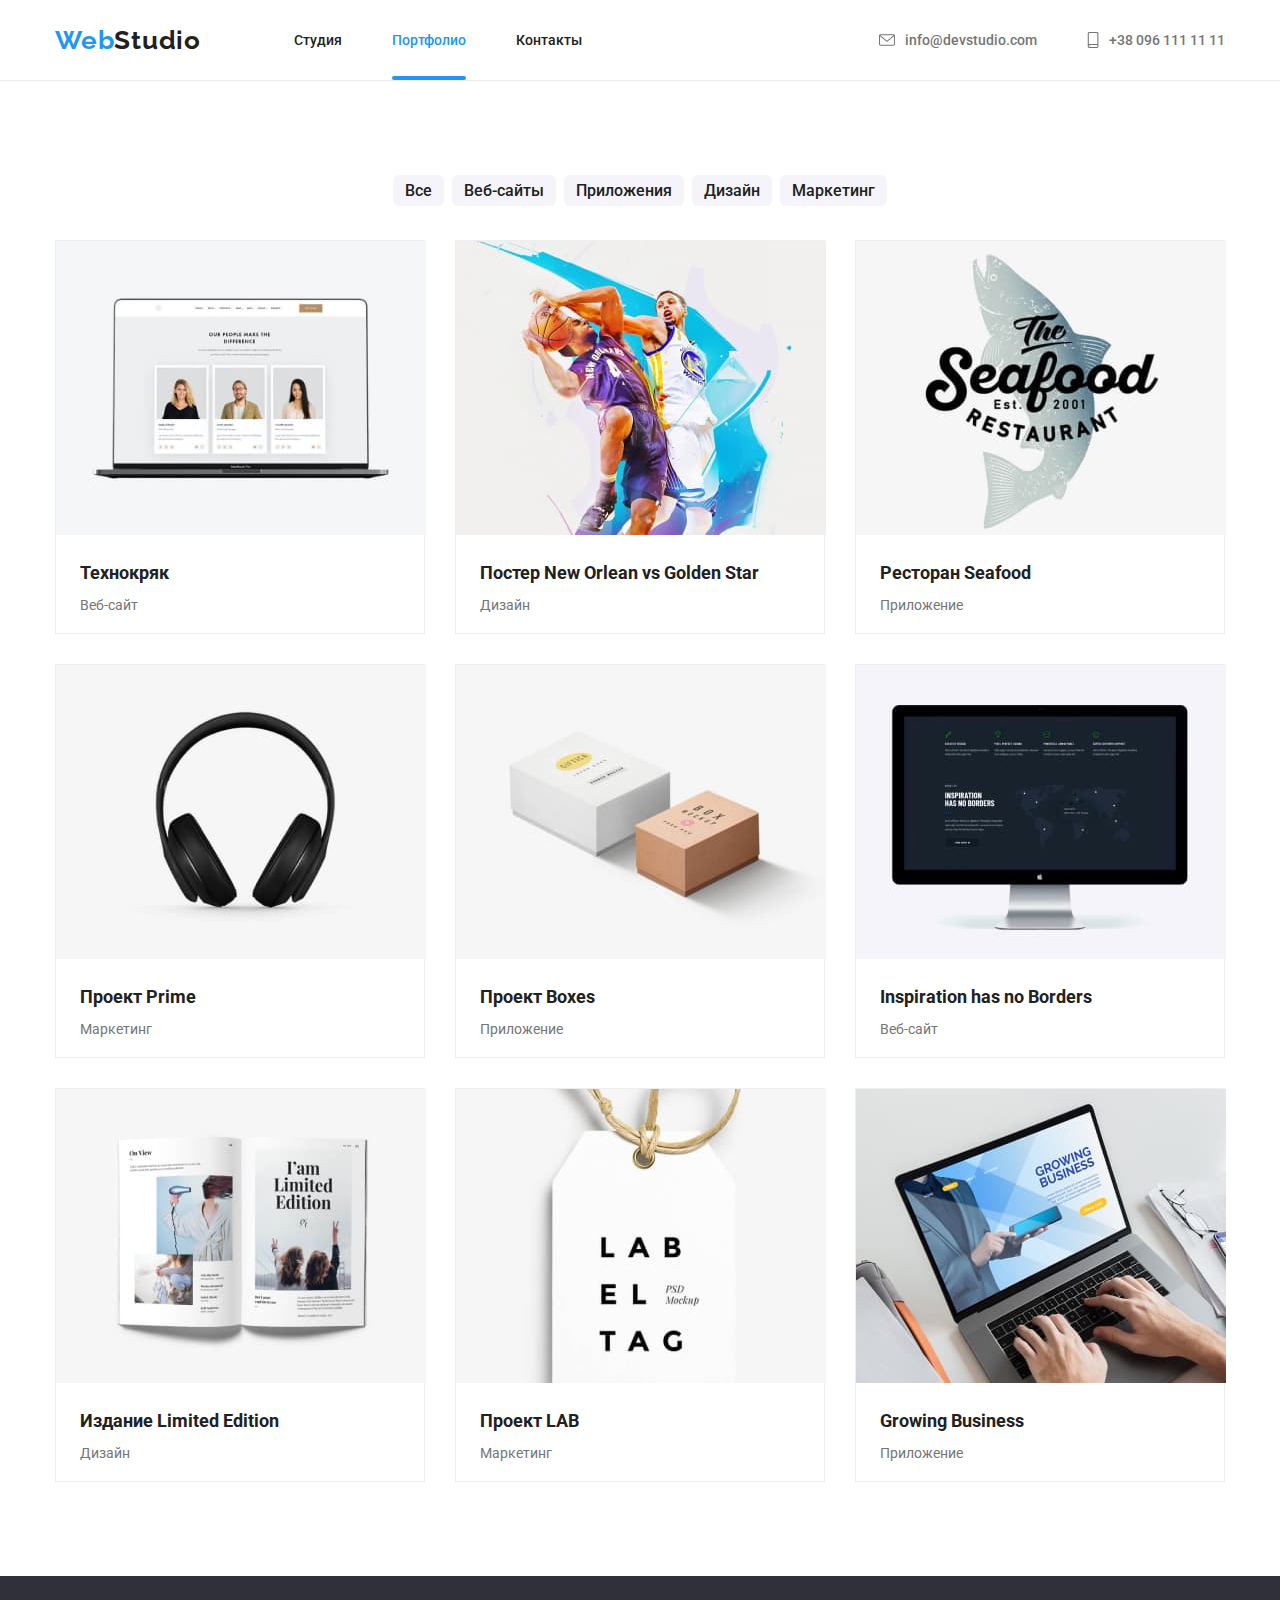
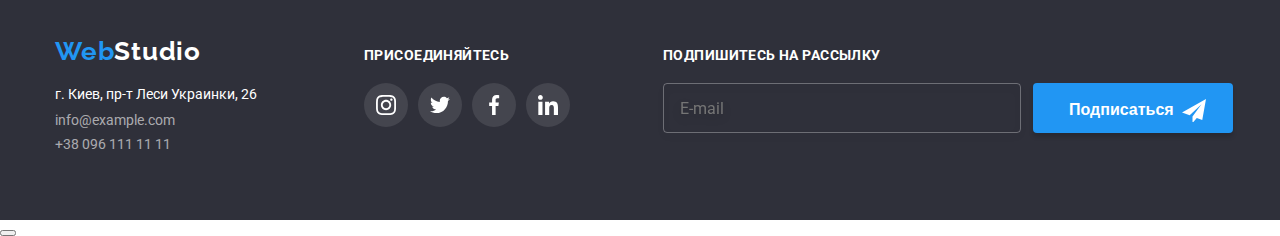
==== portfolio.html @ ff775baf "index" ====
<!DOCTYPE html>
<html lang="ru">
  <head>
    <meta charset="UTF-8" />
    <meta name="viewport" content="width=device-width, initial-scale=1.0" />
    <title>Portfolio</title>
    <link
      href="https://fonts.googleapis.com/css2?family=Raleway:wght@700&family=Roboto:wght@400;500;700;900&display=swap"
      rel="stylesheet"
    />
    <link rel="stylesheet" href="./css/portfolio.min.css" />
  </head>
  <body>
    <!-- Шапка сайта -->

    <header>
      <div class="container wrapper">
        <nav>
          <a href="./index.html" class="logo"><span>Web</span>Studio</a>
          <ul class="site-nav list">
            <li class="site-nav-item">
              <a href="./index.html" class="link">Студия</a>
            </li>
            <li class="site-nav-item">
              <a href="./portfolio.html" class="link current">Портфолио</a>
            </li>
            <li class="site-nav-item"><a href="" class="link">Контакты</a></li>
          </ul>
        </nav>

        <ul class="auth-nav list">
          <li>
            <a class="adress-link" href="mailto:info@devstudio.com">
              <svg width="16" height="12">
                <use href="./images/sprite1.svg#icon-imail"></use>
              </svg>
              info@devstudio.com</a
            >
          </li>

          <li>
            <a class="adress-link" href="tel:+380961111111"
              ><svg width="12" height="16">
                <use href="./images/sprite1.svg#icon-phone"></use>
              </svg>
              +38 096 111 11 11</a
            >
          </li>
        </ul>
      </div>
    </header>

    <!-- Main -->

    <main>
      <section class="portfolio section">
        <div class="container">
          <h1 hidden>Наши работы</h1>
          <ul class="filter">
            <li class="filter-list">
              <button class="btn" type="button">Все</button>
            </li>
            <li class="filter-list">
              <button class="btn" type="button">Веб-сайты</button>
            </li>
            <li class="filter-list">
              <button class="btn" type="button">Приложения</button>
            </li>
            <li class="filter-list">
              <button class="btn" type="button">Дизайн</button>
            </li>
            <li class="filter-list">
              <button class="btn" type="button">Маркетинг</button>
            </li>
          </ul>

          <ul class="work-list">
            <li class="work-list-item">
              <a class="work-link" href="">
                <div class="portfolio-overlay">
                  <div class="portfolio-card">
                    <img src="./images/img.jpg" alt="head-phones" />
                  </div>

                  <div class="overlay">
                    <p class="modal-text">
                      Технокряк это современная площадка распространения
                      коронавируса. Компании используют эту платформу для
                      цифрового шпионажа и атак на защищённые сервера
                      конкурентов.
                    </p>
                  </div>
                </div>

                <div class="portfolio-text">
                  <h2>Технокряк</h2>
                  <p>Веб-сайт</p>
                </div>
              </a>
            </li>

            <li class="work-list-item">
              <a class="work-link" href="">
                <div class="portfolio-overlay">
                  <div class="portfolio-card">
                    <img src="./images/img-2.jpg" alt="head-phones" />
                  </div>

                  <div class="overlay">
                    <p class="modal-text">
                      Технокряк это современная площадка распространения
                      коронавируса. Компании используют эту платформу для
                      цифрового шпионажа и атак на защищённые сервера
                      конкурентов.
                    </p>
                  </div>
                </div>

                <div class="portfolio-text">
                  <h2>Постер New Orlean vs Golden Star</h2>
                  <p>Дизайн</p>
                </div>
              </a>
            </li>

            <li class="work-list-item">
              <a class="work-link" href="">
                <div class="portfolio-overlay">
                  <div class="portfolio-card">
                    <img src="./images/img-3.jpg" alt="head-phones" />
                  </div>

                  <div class="overlay">
                    <p class="modal-text">
                      Технокряк это современная площадка распространения
                      коронавируса. Компании используют эту платформу для
                      цифрового шпионажа и атак на защищённые сервера
                      конкурентов.
                    </p>
                  </div>
                </div>

                <div class="portfolio-text">
                  <h2>Ресторан Seafood</h2>
                  <p>Приложение</p>
                </div>
              </a>
            </li>

            <li class="work-list-item">
              <a class="work-link" href="">
                <div class="portfolio-overlay">
                  <div class="portfolio-card">
                    <img src="./images/img-4.jpg" alt="head-phones" />
                  </div>

                  <div class="overlay">
                    <p class="modal-text">
                      Технокряк это современная площадка распространения
                      коронавируса. Компании используют эту платформу для
                      цифрового шпионажа и атак на защищённые сервера
                      конкурентов.
                    </p>
                  </div>
                </div>

                <div class="portfolio-text">
                  <h2>Проект Prime</h2>
                  <p>Маркетинг</p>
                </div>
              </a>
            </li>

            <li class="work-list-item">
              <a class="work-link" href="">
                <div class="portfolio-overlay">
                  <div class="portfolio-card">
                    <img src="./images/img-5.jpg" alt="head-phones" />
                  </div>

                  <div class="overlay">
                    <p class="modal-text">
                      Технокряк это современная площадка распространения
                      коронавируса. Компании используют эту платформу для
                      цифрового шпионажа и атак на защищённые сервера
                      конкурентов.
                    </p>
                  </div>
                </div>

                <div class="portfolio-text">
                  <h2>Проект Boxes</h2>
                  <p>Приложение</p>
                </div>
              </a>
            </li>

            <li class="work-list-item">
              <a class="work-link" href="">
                <div class="portfolio-overlay">
                  <div class="portfolio-card">
                    <img src="./images/img-6.jpg" alt="head-phones" />
                  </div>

                  <div class="overlay">
                    <p class="modal-text">
                      Технокряк это современная площадка распространения
                      коронавируса. Компании используют эту платформу для
                      цифрового шпионажа и атак на защищённые сервера
                      конкурентов.
                    </p>
                  </div>
                </div>

                <div class="portfolio-text">
                  <h2>Inspiration has no Borders</h2>
                  <p>Веб-сайт</p>
                </div>
              </a>
            </li>

            <li class="work-list-item">
              <a class="work-link" href="">
                <div class="portfolio-overlay">
                  <div class="portfolio-card">
                    <img src="./images/img-7.jpg" alt="head-phones" />
                  </div>

                  <div class="overlay">
                    <p class="modal-text">
                      Технокряк это современная площадка распространения
                      коронавируса. Компании используют эту платформу для
                      цифрового шпионажа и атак на защищённые сервера
                      конкурентов.
                    </p>
                  </div>
                </div>

                <div class="portfolio-text">
                  <h2>Издание Limited Edition</h2>
                  <p>Дизайн</p>
                </div>
              </a>
            </li>

            <li class="work-list-item">
              <a class="work-link" href="">
                <div class="portfolio-overlay">
                  <div class="portfolio-card">
                    <img src="./images/img-8.jpg" alt="head-phones" />
                  </div>

                  <div class="overlay">
                    <p class="modal-text">
                      Технокряк это современная площадка распространения
                      коронавируса. Компании используют эту платформу для
                      цифрового шпионажа и атак на защищённые сервера
                      конкурентов.
                    </p>
                  </div>
                </div>

                <div class="portfolio-text">
                  <h2>Проект LAB</h2>
                  <p>Маркетинг</p>
                </div>
              </a>
            </li>

            <li class="work-list-item">
              <a class="work-link" href="">
                <div class="portfolio-overlay">
                  <div class="portfolio-card">
                    <img src="./images/img-9.jpg" alt="head-phones" />
                  </div>

                  <div class="overlay">
                    <p class="modal-text">
                      Технокряк это современная площадка распространения
                      коронавируса. Компании используют эту платформу для
                      цифрового шпионажа и атак на защищённые сервера
                      конкурентов.
                    </p>
                  </div>
                </div>

                <div class="portfolio-text">
                  <h2>Growing Business</h2>
                  <p>Приложение</p>
                </div>
              </a>
            </li>
          </ul>
        </div>
      </section>
    </main>

    <!-- Footer -->
    <footer>
      <div class="container">
        <div class="footer-adress">
          <a href="./index.html" class="logo"><span>Web</span>Studio</a>
          <address>
            <p>г. Киев, пр-т Леси Украинки, 26</p>
            <a href="mailto:info@example.com">info@example.com</a>
            <a href="tel:+380961111111">+38 096 111 11 11</a>
          </address>
        </div>

        <div class="footer-link">
          <p class="footer-text">Присоединяйтесь</p>
          <ul class="footer-list">
            <li class="fooler-list-item">
              <a href="" class="footer-list-link">
                <svg>
                  <use href="./images/sprite1.svg#icon-instagram"></use>
                </svg>
              </a>
            </li>
            <li class="fooler-list-item">
              <a href="" class="footer-list-link">
                <svg>
                  <use href="./images/sprite1.svg#icon-twitter"></use>
                </svg>
              </a>
            </li>
            <li class="fooler-list-item">
              <a href="" class="footer-list-link">
                <svg>
                  <use href="./images/sprite1.svg#icon-facebook"></use>
                </svg>
              </a>
            </li>
            <li class="fooler-list-item">
              <a href="" class="footer-list-link">
                <svg>
                  <use href="./images/sprite1.svg#icon-linkedin"></use>
                </svg>
              </a>
            </li>
          </ul>
        </div>

        <div class="footer-form">
          <p class="footer-text">Подпишитесь на рассылку</p>
          <form action="" class="form-footer">
            <input
              type="email"
              name="user-mail"
              class="input-user-mail"
              required
              placeholder="E-mail"
            />
            <button type="submit" class="footer-btn-form telegram">
              Подписаться
            </button>
          </form>
        </div>
      </div>
    </footer>

    <div class="backdrop is-hidden" data-modal>
      <div class="form-wrapper">
        <button type="button" data-modal-close></button>
      </div>
    </div>

    <script src="./js/modal.js"></script>
  </body>
</html>
---- css/portfolio.min.css ----
body{background-color:#fff;color:#757575;font-size:14px;font-family:'Roboto', sans-serif;margin:0;padding:0}img{display:block}html{box-sizing:border-box}*,*::after,*::before{box-sizing:inherit}h1,h2,h3,h4,ul,p{list-style:none;padding:0;margin:0}h3{font-size:14px;text-transform:uppercase;letter-spacing:0.03em;margin-top:30px;margin-bottom:10px;color:#212121}a{text-decoration:none}.section{padding-top:94px;padding-bottom:94px}.section-title{text-align:center;font-size:36px;margin-bottom:50px}.container{width:1200px;margin:0 auto;padding-left:15px;padding-right:15px}header{background-color:#fff;padding:25px 0;border-bottom:1px solid #ECECEC}.list a{color:#757575;transition:all 0.25s cubic-bezier(0.4, 0, 0.2, 1)}.adress-link{font-weight:500;display:flex;align-items:center}.list a:hover,.list a:focus{color:#2196F3}.logo{margin-right:93px;font-family:Raleway;font-weight:bold;font-size:26px;letter-spacing:0.03em;color:#fff}header .logo{color:#212121;font-family:Raleway;font-weight:bold;font-size:26px}.logo span{color:#2196F3}.wrapper{display:flex;align-items:center}.site-nav{display:flex}nav{display:flex;align-items:center}.site-nav li{display:flex;margin-right:50px;display:block}.current::after{position:absolute;content:"";width:100%;height:4px;background-color:#2196F3;border-radius:2px;position:absolute;left:0;bottom:0}.site-nav-item a{position:relative;padding-bottom:32px}.site-nav .current{color:#2196F3}.site-nav li:last-child{margin-right:0}.auth-nav{display:flex;margin-left:auto}.adress-link svg{fill:currentColor;margin-right:10px}.adress-link:hover svg{fill:currentColor}.auth-nav li:first-child{margin-right:50px}.site-nav a{color:#212121;font-size:14px;font-weight:500}.site-nav .link:hover,.site-nav .link:focus{color:#2196F3}.section-title{color:#212121}.filter{display:flex;margin-bottom:34px;justify-content:center}.filter-list:not(:last-child){margin-right:8px}.work-link{display:inline-block;transition:all 0.25s cubic-bezier(0.4, 0, 0.2, 1)}.work-link:hover .overlay{opacity:1;visibility:visible}.work-list h2{color:#212121;font-size:18px}.work-list{display:flex;flex-wrap:wrap}.portfolio-text{padding-left:24px;padding-right:24px;padding-top:20px;padding-bottom:20px;color:#757575}.portfolio-text p{margin-top:6px}.portfolio-text h2{margin-bottom:4px;line-height:2}.portfolio-overlay{position:relative}.work-list-item{width:370px;border:1px solid #EEEEEE;transition:all 0.25s cubic-bezier(0.4, 0, 0.2, 1)}.work-list-item:hover,.work-list-item:focus{box-shadow:0px 1px 1px rgba(0,0,0,0.12),0px 4px 4px rgba(0,0,0,0.06),1px 4px 6px rgba(0,0,0,0.16)}.work-list-item:not(:nth-child(3n)){margin-right:30px}.work-list-item:not(:nth-child(n+7)){margin-bottom:30px}.overlay{font-size:18px;line-height:1.55;letter-spacing:0.03em;padding-top:63px;padding-right:24px;padding-bottom:63px;padding-left:24px;position:absolute;top:0;left:0;width:100%;height:100%;background-color:rgba(33,150,243,0.9);box-shadow:0px 1px 1px rgba(0,0,0,0.12),0px 4px 4px rgba(0,0,0,0.06),1px 4px 6px rgba(0,0,0,0.16);opacity:0;visibility:hidden;transform:translateY(25%);transition:all 0.75s cubic-bezier(0.4, 0, 0.2, 1)}.portfolio-overlay:hover .overlay{transform:translateY(0%)}.btn-hero{display:inline-block;color:#fff;font-weight:900;background-color:#2196F3;font-size:18px;line-height:1.367;padding:10px 32px;border-radius:3px;margin:30px 0 200px 0;min-width:200px;text-align:center;transition:all 0.25s cubic-bezier(0.165, 0.84, 0.44, 1)}.btn-hero:hover,.btn-hero:focus{color:#212121;background-color:#F5F4FA}.btn{color:#212121;background-color:#F5F4FA;font-family:Roboto;font-weight:500;font-size:16px;padding:6px 12px;border-radius:6px;border:none;transition:all 0.25s cubic-bezier(0.4, 0, 0.2, 1)}.btn:hover,.btn:focus{color:#fff;background-color:#2196F3;box-shadow:0px 3px 1px rgba(0,0,0,0.1),0px 1px 2px rgba(0,0,0,0.08),0px 2px 2px rgba(0,0,0,0.12)}.modal-button{font-family:Roboto;font-style:normal;font-weight:bold;display:block;margin:0 auto;color:#fff;background-color:#2196F3;border:none;padding-top:10px;padding-right:55px;padding-bottom:10px;padding-left:55px;box-shadow:0px 4px 4px rgba(0,0,0,0.15);border-radius:4px;transition:all 0.25s cubic-bezier(0.4, 0, 0.2, 1);cursor:pointer}.modal-button:hover{background-color:#757575}address a{margin-bottom:8px;display:block;font-style:normal;color:rgba(255,255,255,0.6)}address p{color:#fff;font-style:normal;margin-bottom:10px}.footer-text{color:#fff;font-family:Roboto;font-style:normal;font-weight:bold;font-size:14px;letter-spacing:0.03em;text-transform:uppercase;margin-bottom:20px}footer{background-color:#2F303A;padding-top:60px;padding-bottom:60px}footer .container{display:flex;align-items:center;align-items:baseline}.footer-link{margin-left:70px}.footer-adress address{margin-top:20px}.footer-list svg{width:20px;height:20px}.footer-list{display:flex;width:206px;justify-content:space-between}.footer-list-link{display:flex;align-items:center;justify-content:center;padding:0;border:0;width:44px;height:44px;border-radius:50%;background-color:rgba(255,255,255,0.1);transition:all 0.25s cubic-bezier(0.4, 0, 0.2, 1)}.footer-list-link svg{fill:#fff}.footer-list-link:hover,.footer-list-link:focus{background-color:#2196F3}.footer-form{padding-left:93px}.form-footer{width:570px;display:flex}.input-user-mail{font-family:Roboto;font-style:normal;font-weight:normal;font-size:16px;width:358px;height:50px;padding-left:16px;padding-top:15px;padding-bottom:15px;color:rgba(255,255,255,0.6);border:1px solid rgba(255,255,255,0.3);box-sizing:border-box;filter:drop-shadow(0px 4px 4px rgba(0,0,0,0.15));border-radius:4px;background-color:transparent}.footer-btn-form{font-style:normal;font-weight:normal;display:flex;align-items:center;box-shadow:0px 4px 4px rgba(0,0,0,0.15);border-radius:4px;font-weight:bold;width:200px;margin-left:12px;font-size:16px;padding-top:10px;padding-bottom:6px;padding-left:36px;background-color:#2196F3;color:#fff;border:none;box-shadow:0px 4px 4px rgba(0,0,0,0.15);border-radius:4px;transition:all 0.25s cubic-bezier(0.4, 0, 0.2, 1)}.footer-btn-form:hover,.footer-btn-form:focus{background-color:rgba(255,255,255,0.1)}.telegram::after{display:inline-block;content:"";height:23px;width:24px;margin-left:8px;background-image:url(../images/telegram.svg);background-repeat:no-repeat}
/*# sourceMappingURL=portfolio.min.css.map */
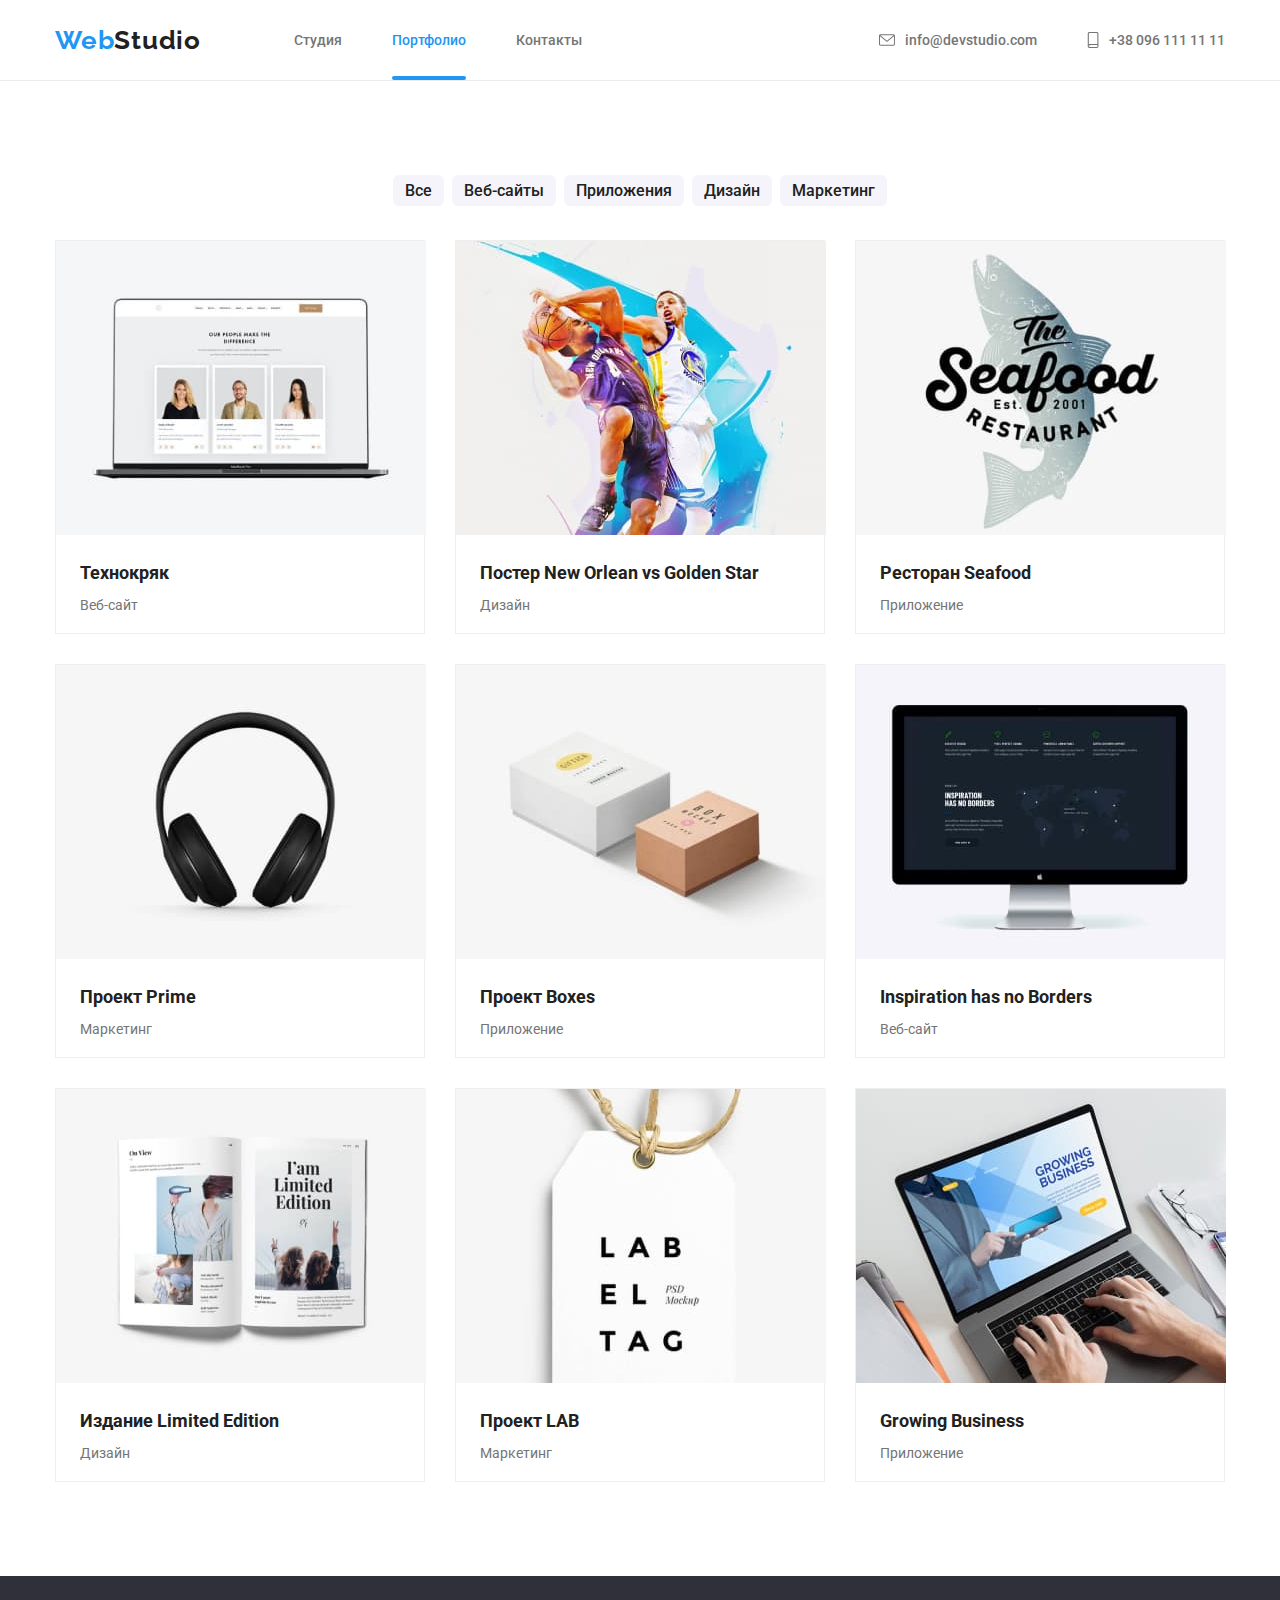
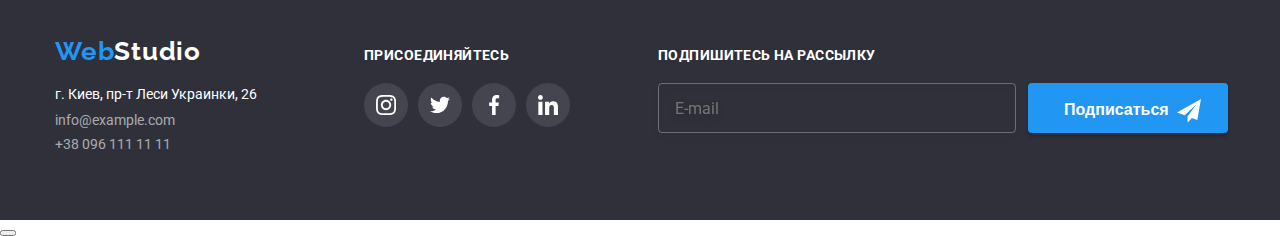
==== commit b63ba609: "last sass" ====
--- a/portfolio.html
+++ b/portfolio.html
@@ -343,7 +343,7 @@
 
         <div class="footer-form">
           <p class="footer-text">Подпишитесь на рассылку</p>
-          <form action="" class="form-footer">
+          <form class="form-footer">
             <input
               type="email"
               name="user-mail"
--- a/css/portfolio.min.css
+++ b/css/portfolio.min.css
@@ -1,2 +1,2 @@
-body{background-color:#fff;color:#757575;font-size:14px;font-family:'Roboto', sans-serif;margin:0;padding:0}img{display:block}html{box-sizing:border-box}*,*::after,*::before{box-sizing:inherit}h1,h2,h3,h4,ul,p{list-style:none;padding:0;margin:0}h3{font-size:14px;text-transform:uppercase;letter-spacing:0.03em;margin-top:30px;margin-bottom:10px;color:#212121}a{text-decoration:none}.section{padding-top:94px;padding-bottom:94px}.section-title{text-align:center;font-size:36px;margin-bottom:50px}.container{width:1200px;margin:0 auto;padding-left:15px;padding-right:15px}header{background-color:#fff;padding:25px 0;border-bottom:1px solid #ECECEC}.list a{color:#757575;transition:all 0.25s cubic-bezier(0.4, 0, 0.2, 1)}.adress-link{font-weight:500;display:flex;align-items:center}.list a:hover,.list a:focus{color:#2196F3}.logo{margin-right:93px;font-family:Raleway;font-weight:bold;font-size:26px;letter-spacing:0.03em;color:#fff}header .logo{color:#212121;font-family:Raleway;font-weight:bold;font-size:26px}.logo span{color:#2196F3}.wrapper{display:flex;align-items:center}.site-nav{display:flex}nav{display:flex;align-items:center}.site-nav li{display:flex;margin-right:50px;display:block}.current::after{position:absolute;content:"";width:100%;height:4px;background-color:#2196F3;border-radius:2px;position:absolute;left:0;bottom:0}.site-nav-item a{position:relative;padding-bottom:32px}.site-nav .current{color:#2196F3}.site-nav li:last-child{margin-right:0}.auth-nav{display:flex;margin-left:auto}.adress-link svg{fill:currentColor;margin-right:10px}.adress-link:hover svg{fill:currentColor}.auth-nav li:first-child{margin-right:50px}.site-nav a{color:#212121;font-size:14px;font-weight:500}.site-nav .link:hover,.site-nav .link:focus{color:#2196F3}.section-title{color:#212121}.filter{display:flex;margin-bottom:34px;justify-content:center}.filter-list:not(:last-child){margin-right:8px}.work-link{display:inline-block;transition:all 0.25s cubic-bezier(0.4, 0, 0.2, 1)}.work-link:hover .overlay{opacity:1;visibility:visible}.work-list h2{color:#212121;font-size:18px}.work-list{display:flex;flex-wrap:wrap}.portfolio-text{padding-left:24px;padding-right:24px;padding-top:20px;padding-bottom:20px;color:#757575}.portfolio-text p{margin-top:6px}.portfolio-text h2{margin-bottom:4px;line-height:2}.portfolio-overlay{position:relative}.work-list-item{width:370px;border:1px solid #EEEEEE;transition:all 0.25s cubic-bezier(0.4, 0, 0.2, 1)}.work-list-item:hover,.work-list-item:focus{box-shadow:0px 1px 1px rgba(0,0,0,0.12),0px 4px 4px rgba(0,0,0,0.06),1px 4px 6px rgba(0,0,0,0.16)}.work-list-item:not(:nth-child(3n)){margin-right:30px}.work-list-item:not(:nth-child(n+7)){margin-bottom:30px}.overlay{font-size:18px;line-height:1.55;letter-spacing:0.03em;padding-top:63px;padding-right:24px;padding-bottom:63px;padding-left:24px;position:absolute;top:0;left:0;width:100%;height:100%;background-color:rgba(33,150,243,0.9);box-shadow:0px 1px 1px rgba(0,0,0,0.12),0px 4px 4px rgba(0,0,0,0.06),1px 4px 6px rgba(0,0,0,0.16);opacity:0;visibility:hidden;transform:translateY(25%);transition:all 0.75s cubic-bezier(0.4, 0, 0.2, 1)}.portfolio-overlay:hover .overlay{transform:translateY(0%)}.btn-hero{display:inline-block;color:#fff;font-weight:900;background-color:#2196F3;font-size:18px;line-height:1.367;padding:10px 32px;border-radius:3px;margin:30px 0 200px 0;min-width:200px;text-align:center;transition:all 0.25s cubic-bezier(0.165, 0.84, 0.44, 1)}.btn-hero:hover,.btn-hero:focus{color:#212121;background-color:#F5F4FA}.btn{color:#212121;background-color:#F5F4FA;font-family:Roboto;font-weight:500;font-size:16px;padding:6px 12px;border-radius:6px;border:none;transition:all 0.25s cubic-bezier(0.4, 0, 0.2, 1)}.btn:hover,.btn:focus{color:#fff;background-color:#2196F3;box-shadow:0px 3px 1px rgba(0,0,0,0.1),0px 1px 2px rgba(0,0,0,0.08),0px 2px 2px rgba(0,0,0,0.12)}.modal-button{font-family:Roboto;font-style:normal;font-weight:bold;display:block;margin:0 auto;color:#fff;background-color:#2196F3;border:none;padding-top:10px;padding-right:55px;padding-bottom:10px;padding-left:55px;box-shadow:0px 4px 4px rgba(0,0,0,0.15);border-radius:4px;transition:all 0.25s cubic-bezier(0.4, 0, 0.2, 1);cursor:pointer}.modal-button:hover{background-color:#757575}address a{margin-bottom:8px;display:block;font-style:normal;color:rgba(255,255,255,0.6)}address p{color:#fff;font-style:normal;margin-bottom:10px}.footer-text{color:#fff;font-family:Roboto;font-style:normal;font-weight:bold;font-size:14px;letter-spacing:0.03em;text-transform:uppercase;margin-bottom:20px}footer{background-color:#2F303A;padding-top:60px;padding-bottom:60px}footer .container{display:flex;align-items:center;align-items:baseline}.footer-link{margin-left:70px}.footer-adress address{margin-top:20px}.footer-list svg{width:20px;height:20px}.footer-list{display:flex;width:206px;justify-content:space-between}.footer-list-link{display:flex;align-items:center;justify-content:center;padding:0;border:0;width:44px;height:44px;border-radius:50%;background-color:rgba(255,255,255,0.1);transition:all 0.25s cubic-bezier(0.4, 0, 0.2, 1)}.footer-list-link svg{fill:#fff}.footer-list-link:hover,.footer-list-link:focus{background-color:#2196F3}.footer-form{padding-left:93px}.form-footer{width:570px;display:flex}.input-user-mail{font-family:Roboto;font-style:normal;font-weight:normal;font-size:16px;width:358px;height:50px;padding-left:16px;padding-top:15px;padding-bottom:15px;color:rgba(255,255,255,0.6);border:1px solid rgba(255,255,255,0.3);box-sizing:border-box;filter:drop-shadow(0px 4px 4px rgba(0,0,0,0.15));border-radius:4px;background-color:transparent}.footer-btn-form{font-style:normal;font-weight:normal;display:flex;align-items:center;box-shadow:0px 4px 4px rgba(0,0,0,0.15);border-radius:4px;font-weight:bold;width:200px;margin-left:12px;font-size:16px;padding-top:10px;padding-bottom:6px;padding-left:36px;background-color:#2196F3;color:#fff;border:none;box-shadow:0px 4px 4px rgba(0,0,0,0.15);border-radius:4px;transition:all 0.25s cubic-bezier(0.4, 0, 0.2, 1)}.footer-btn-form:hover,.footer-btn-form:focus{background-color:rgba(255,255,255,0.1)}.telegram::after{display:inline-block;content:"";height:23px;width:24px;margin-left:8px;background-image:url(../images/telegram.svg);background-repeat:no-repeat}
+body{background-color:#fff;color:#757575;font-size:14px;font-family:'Roboto', sans-serif;margin:0;padding:0}img{display:block}html{box-sizing:border-box}*,*::after,*::before{box-sizing:inherit}h1,h2,h3,h4,ul,p{list-style:none;padding:0;margin:0}h3{font-size:14px;text-transform:uppercase;letter-spacing:0.03em;margin-top:30px;margin-bottom:10px;color:#212121}a{text-decoration:none}.section{padding-top:94px;padding-bottom:94px}.section-title{text-align:center;font-size:36px;margin-bottom:50px}.wrapper{display:flex;align-items:center}.section-title{color:#212121}.container{width:1200px;margin:0 auto;padding-left:15px;padding-right:15px}header{background-color:#fff;padding:25px 0;border-bottom:1px solid #ECECEC}.logo{margin-right:93px;font-family:Raleway;font-weight:bold;font-size:26px;letter-spacing:0.03em;color:#fff}header .logo{color:#212121;font-family:Raleway;font-weight:bold;font-size:26px}.logo span{color:#2196F3}nav{display:flex;align-items:center}.site-nav{display:flex}.site-nav a{color:#212121;font-size:14px;font-weight:500}.site-nav-item a{position:relative;padding-bottom:32px}.site-nav.link:hover,.site-nav.link:focus{color:#2196F3}.site-nav li{display:flex;margin-right:50px;display:block}.site-nav li:last-child{margin-right:0}.site-nav .current{color:#2196F3}.current::after{position:absolute;content:"";width:100%;height:4px;background-color:#2196F3;border-radius:2px;position:absolute;left:0;bottom:0}.list a{color:#757575;transition:all 0.25s cubic-bezier(0.4, 0, 0.2, 1)}.list a:hover,.list a:focus{color:#2196F3}.adress-link{font-weight:500;display:flex;align-items:center}.auth-nav{display:flex;margin-left:auto}.auth-nav li:first-child{margin-right:50px}.adress-link svg{fill:currentColor;margin-right:10px}.adress-link:hover svg{fill:currentColor}.filter{display:flex;margin-bottom:34px;justify-content:center}.filter-list:not(:last-child){margin-right:8px}.work-link{display:inline-block;transition:all 0.25s cubic-bezier(0.4, 0, 0.2, 1)}.work-link:hover .overlay{opacity:1;visibility:visible}.work-list{display:flex;flex-wrap:wrap}.work-list h2{color:#212121;font-size:18px}.modal-text{color:#fff}.portfolio-text{padding-left:24px;padding-right:24px;padding-top:20px;padding-bottom:20px;color:#757575}.portfolio-text p{margin-top:6px}.portfolio-text h2{margin-bottom:4px;line-height:2}.work-list-item{width:370px;border:1px solid #EEEEEE;transition:all 0.25s cubic-bezier(0.4, 0, 0.2, 1)}.work-list-item:hover,.work-list-item:focus{box-shadow:0px 1px 1px rgba(0,0,0,0.12),0px 4px 4px rgba(0,0,0,0.06),1px 4px 6px rgba(0,0,0,0.16)}.work-list-item:not(:nth-child(3n)){margin-right:30px}.work-list-item:not(:nth-child(n+7)){margin-bottom:30px}.portfolio-overlay{position:relative}.portfolio-overlay:hover .overlay{transform:translateY(0%)}.overlay{font-size:18px;line-height:1.55;letter-spacing:0.03em;padding-top:63px;padding-right:24px;padding-bottom:63px;padding-left:24px;position:absolute;top:0;left:0;width:100%;height:100%;background-color:rgba(33,150,243,0.9);box-shadow:0px 1px 1px rgba(0,0,0,0.12),0px 4px 4px rgba(0,0,0,0.06),1px 4px 6px rgba(0,0,0,0.16);opacity:0;visibility:hidden;transform:translateY(25%);transition:all 0.75s cubic-bezier(0.4, 0, 0.2, 1)}.btn-hero{display:inline-block;color:#fff;font-weight:900;background-color:#2196F3;font-size:18px;line-height:1.367;padding:10px 32px;border-radius:3px;margin:30px 0 200px 0;min-width:200px;text-align:center;transition:all 0.25s cubic-bezier(0.165, 0.84, 0.44, 1)}.btn-hero:hover,.btn-hero:focus{color:#212121;background-color:#F5F4FA}.btn{color:#212121;background-color:#F5F4FA;font-family:Roboto;font-weight:500;font-size:16px;padding:6px 12px;border-radius:6px;border:none;transition:all 0.25s cubic-bezier(0.4, 0, 0.2, 1)}.btn:hover,.btn:focus{color:#fff;background-color:#2196F3;box-shadow:0px 3px 1px rgba(0,0,0,0.1),0px 1px 2px rgba(0,0,0,0.08),0px 2px 2px rgba(0,0,0,0.12)}.modal-button{font-family:Roboto;font-style:normal;font-weight:bold;display:block;margin:0 auto;color:#fff;background-color:#2196F3;border:none;padding-top:10px;padding-right:55px;padding-bottom:10px;padding-left:55px;box-shadow:0px 4px 4px rgba(0,0,0,0.15);border-radius:4px;transition:all 0.25s cubic-bezier(0.4, 0, 0.2, 1);cursor:pointer}.modal-button:hover{background-color:#757575}address a{margin-bottom:8px;display:block;font-style:normal;color:rgba(255,255,255,0.6)}address p{color:#fff;font-style:normal;margin-bottom:10px}.footer-text{color:#fff;font-family:Roboto;font-style:normal;font-weight:bold;font-size:14px;letter-spacing:0.03em;text-transform:uppercase;margin-bottom:20px}footer{background-color:#2F303A;padding-top:60px;padding-bottom:60px}footer .container{display:flex;align-items:center;align-items:baseline}.footer-link{margin-left:70px}.footer-adress address{margin-top:20px}.footer-list svg{width:20px;height:20px}.footer-list{display:flex;width:206px;justify-content:space-between}.footer-list-link{display:flex;align-items:center;justify-content:center;padding:0;border:0;width:44px;height:44px;border-radius:50%;background-color:rgba(255,255,255,0.1);transition:all 0.25s cubic-bezier(0.4, 0, 0.2, 1)}.footer-list-link svg{fill:#fff}.footer-list-link:hover,.footer-list-link:focus{background-color:#2196F3}.footer-form{margin-left:88px}.form-footer{width:570px;display:flex}.input-user-mail{font-family:Roboto;font-style:normal;font-weight:normal;font-size:16px;width:358px;height:50px;padding-left:16px;padding-top:15px;padding-bottom:15px;color:rgba(255,255,255,0.6);border:1px solid rgba(255,255,255,0.3);box-sizing:border-box;filter:drop-shadow(0px 4px 4px rgba(0,0,0,0.15));border-radius:4px;background-color:transparent;outline:none}.footer-btn-form{font-style:normal;font-weight:normal;display:flex;align-items:center;box-shadow:0px 4px 4px rgba(0,0,0,0.15);border-radius:4px;font-weight:bold;width:200px;margin-left:12px;font-size:16px;padding-top:10px;padding-bottom:6px;padding-left:36px;background-color:#2196F3;color:#fff;border:none;box-shadow:0px 4px 4px rgba(0,0,0,0.15);border-radius:4px;transition:all 0.25s cubic-bezier(0.4, 0, 0.2, 1);outline:none}.footer-btn-form:hover,.footer-btn-form:focus{background-color:rgba(255,255,255,0.1)}.telegram::after{display:inline-block;content:"";height:23px;width:24px;margin-left:8px;background-image:url(../images/telegram.svg);background-repeat:no-repeat}
 /*# sourceMappingURL=portfolio.min.css.map */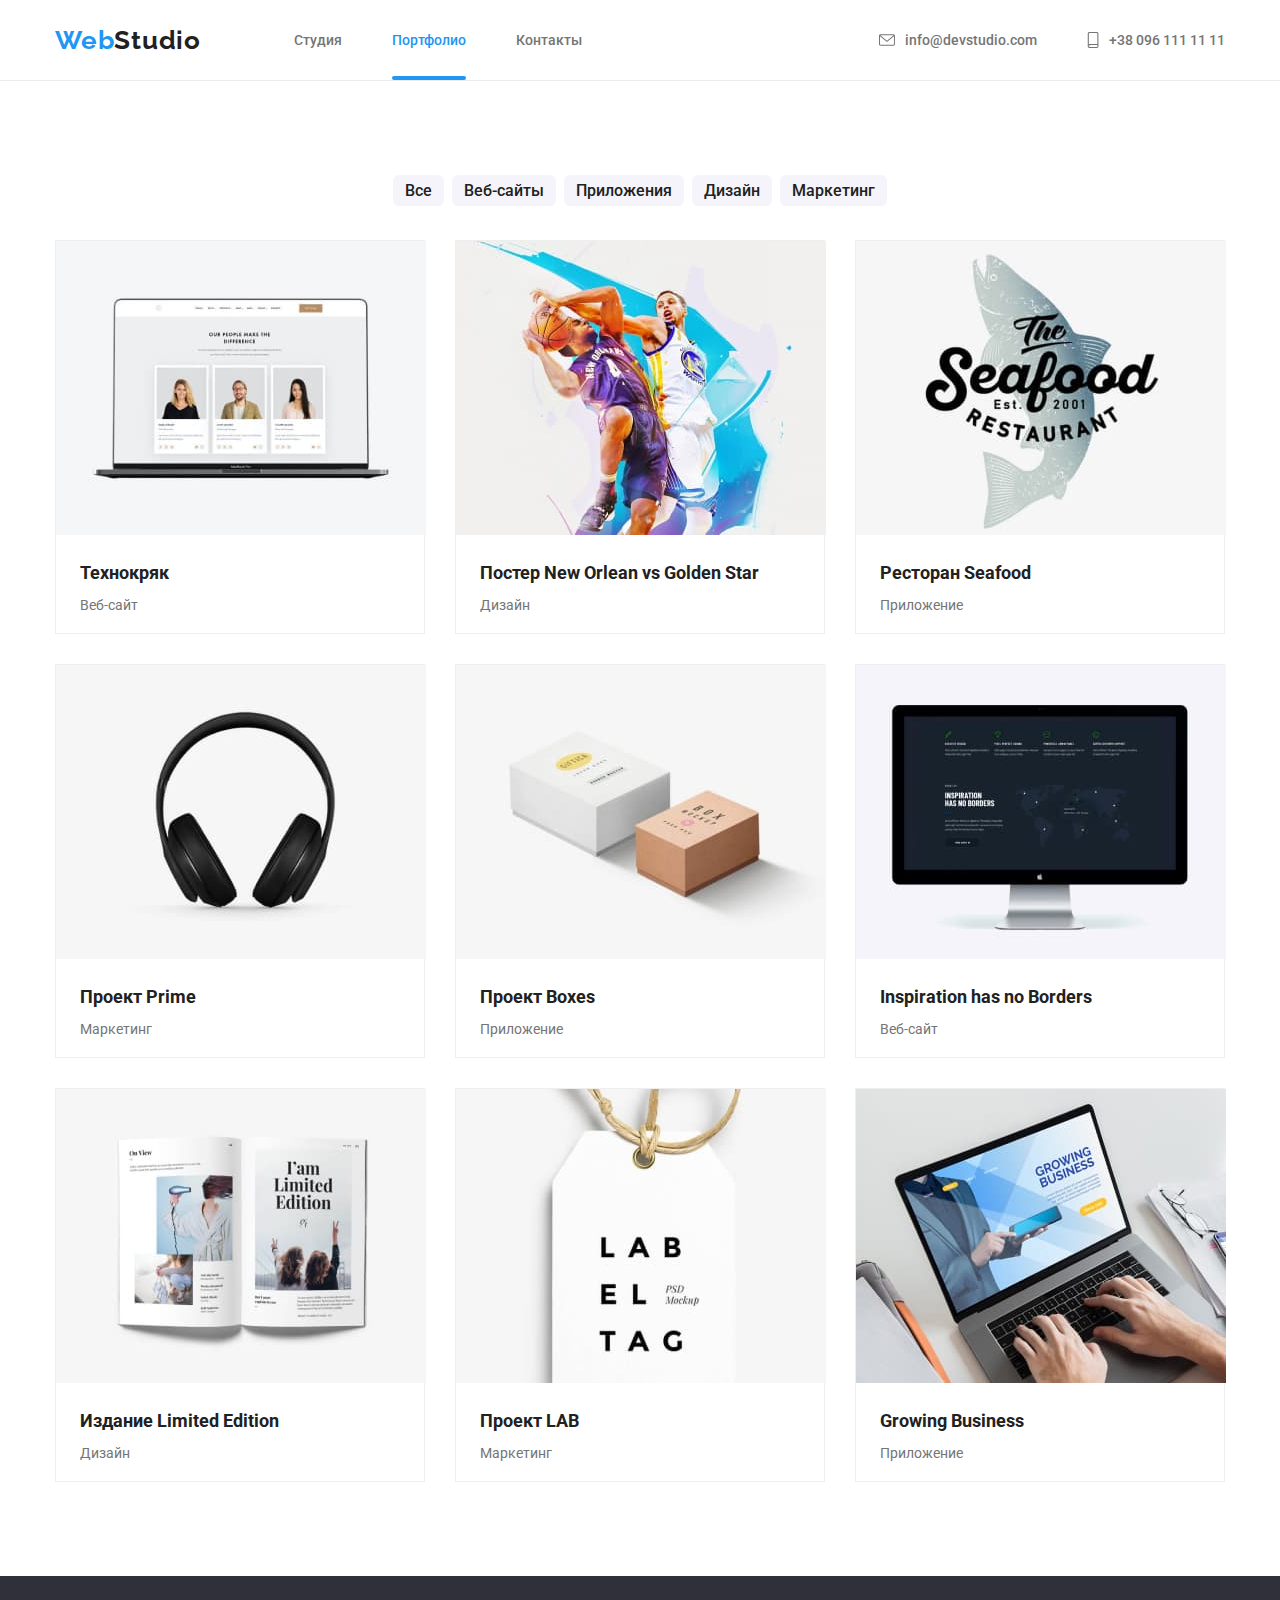
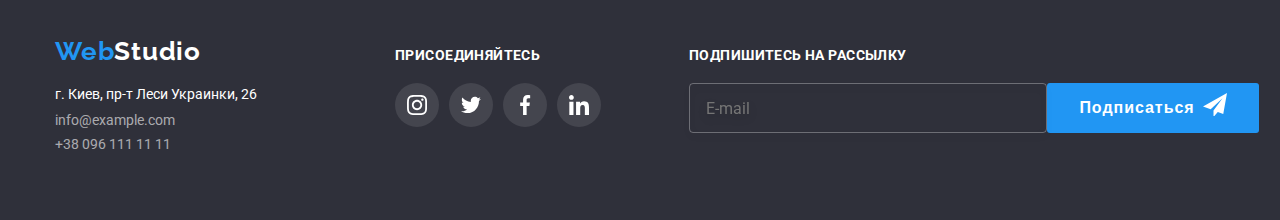
==== commit 666a5231: "index" ====
--- a/portfolio.html
+++ b/portfolio.html
@@ -58,19 +58,19 @@
           <h1 hidden>Наши работы</h1>
           <ul class="filter">
             <li class="filter-list">
-              <button class="btn" type="button">Все</button>
-            </li>
-            <li class="filter-list">
-              <button class="btn" type="button">Веб-сайты</button>
-            </li>
-            <li class="filter-list">
-              <button class="btn" type="button">Приложения</button>
-            </li>
-            <li class="filter-list">
-              <button class="btn" type="button">Дизайн</button>
-            </li>
-            <li class="filter-list">
-              <button class="btn" type="button">Маркетинг</button>
+              <button class="btn-filter" type="button">Все</button>
+            </li>
+            <li class="filter-list">
+              <button class="btn-filter" type="button">Веб-сайты</button>
+            </li>
+            <li class="filter-list">
+              <button class="btn-filter" type="button">Приложения</button>
+            </li>
+            <li class="filter-list">
+              <button class="btn-filter" type="button">Дизайн</button>
+            </li>
+            <li class="filter-list">
+              <button class="btn-filter" type="button">Маркетинг</button>
             </li>
           </ul>
 
@@ -351,7 +351,7 @@
               required
               placeholder="E-mail"
             />
-            <button type="submit" class="footer-btn-form telegram">
+            <button type="submit" class="btn telegram">
               Подписаться
             </button>
           </form>
--- a/css/portfolio.min.css
+++ b/css/portfolio.min.css
@@ -1,2 +1,2 @@
-body{background-color:#fff;color:#757575;font-size:14px;font-family:'Roboto', sans-serif;margin:0;padding:0}img{display:block}html{box-sizing:border-box}*,*::after,*::before{box-sizing:inherit}h1,h2,h3,h4,ul,p{list-style:none;padding:0;margin:0}h3{font-size:14px;text-transform:uppercase;letter-spacing:0.03em;margin-top:30px;margin-bottom:10px;color:#212121}a{text-decoration:none}.section{padding-top:94px;padding-bottom:94px}.section-title{text-align:center;font-size:36px;margin-bottom:50px}.wrapper{display:flex;align-items:center}.section-title{color:#212121}.container{width:1200px;margin:0 auto;padding-left:15px;padding-right:15px}header{background-color:#fff;padding:25px 0;border-bottom:1px solid #ECECEC}.logo{margin-right:93px;font-family:Raleway;font-weight:bold;font-size:26px;letter-spacing:0.03em;color:#fff}header .logo{color:#212121;font-family:Raleway;font-weight:bold;font-size:26px}.logo span{color:#2196F3}nav{display:flex;align-items:center}.site-nav{display:flex}.site-nav a{color:#212121;font-size:14px;font-weight:500}.site-nav-item a{position:relative;padding-bottom:32px}.site-nav.link:hover,.site-nav.link:focus{color:#2196F3}.site-nav li{display:flex;margin-right:50px;display:block}.site-nav li:last-child{margin-right:0}.site-nav .current{color:#2196F3}.current::after{position:absolute;content:"";width:100%;height:4px;background-color:#2196F3;border-radius:2px;position:absolute;left:0;bottom:0}.list a{color:#757575;transition:all 0.25s cubic-bezier(0.4, 0, 0.2, 1)}.list a:hover,.list a:focus{color:#2196F3}.adress-link{font-weight:500;display:flex;align-items:center}.auth-nav{display:flex;margin-left:auto}.auth-nav li:first-child{margin-right:50px}.adress-link svg{fill:currentColor;margin-right:10px}.adress-link:hover svg{fill:currentColor}.filter{display:flex;margin-bottom:34px;justify-content:center}.filter-list:not(:last-child){margin-right:8px}.work-link{display:inline-block;transition:all 0.25s cubic-bezier(0.4, 0, 0.2, 1)}.work-link:hover .overlay{opacity:1;visibility:visible}.work-list{display:flex;flex-wrap:wrap}.work-list h2{color:#212121;font-size:18px}.modal-text{color:#fff}.portfolio-text{padding-left:24px;padding-right:24px;padding-top:20px;padding-bottom:20px;color:#757575}.portfolio-text p{margin-top:6px}.portfolio-text h2{margin-bottom:4px;line-height:2}.work-list-item{width:370px;border:1px solid #EEEEEE;transition:all 0.25s cubic-bezier(0.4, 0, 0.2, 1)}.work-list-item:hover,.work-list-item:focus{box-shadow:0px 1px 1px rgba(0,0,0,0.12),0px 4px 4px rgba(0,0,0,0.06),1px 4px 6px rgba(0,0,0,0.16)}.work-list-item:not(:nth-child(3n)){margin-right:30px}.work-list-item:not(:nth-child(n+7)){margin-bottom:30px}.portfolio-overlay{position:relative}.portfolio-overlay:hover .overlay{transform:translateY(0%)}.overlay{font-size:18px;line-height:1.55;letter-spacing:0.03em;padding-top:63px;padding-right:24px;padding-bottom:63px;padding-left:24px;position:absolute;top:0;left:0;width:100%;height:100%;background-color:rgba(33,150,243,0.9);box-shadow:0px 1px 1px rgba(0,0,0,0.12),0px 4px 4px rgba(0,0,0,0.06),1px 4px 6px rgba(0,0,0,0.16);opacity:0;visibility:hidden;transform:translateY(25%);transition:all 0.75s cubic-bezier(0.4, 0, 0.2, 1)}.btn-hero{display:inline-block;color:#fff;font-weight:900;background-color:#2196F3;font-size:18px;line-height:1.367;padding:10px 32px;border-radius:3px;margin:30px 0 200px 0;min-width:200px;text-align:center;transition:all 0.25s cubic-bezier(0.165, 0.84, 0.44, 1)}.btn-hero:hover,.btn-hero:focus{color:#212121;background-color:#F5F4FA}.btn{color:#212121;background-color:#F5F4FA;font-family:Roboto;font-weight:500;font-size:16px;padding:6px 12px;border-radius:6px;border:none;transition:all 0.25s cubic-bezier(0.4, 0, 0.2, 1)}.btn:hover,.btn:focus{color:#fff;background-color:#2196F3;box-shadow:0px 3px 1px rgba(0,0,0,0.1),0px 1px 2px rgba(0,0,0,0.08),0px 2px 2px rgba(0,0,0,0.12)}.modal-button{font-family:Roboto;font-style:normal;font-weight:bold;display:block;margin:0 auto;color:#fff;background-color:#2196F3;border:none;padding-top:10px;padding-right:55px;padding-bottom:10px;padding-left:55px;box-shadow:0px 4px 4px rgba(0,0,0,0.15);border-radius:4px;transition:all 0.25s cubic-bezier(0.4, 0, 0.2, 1);cursor:pointer}.modal-button:hover{background-color:#757575}address a{margin-bottom:8px;display:block;font-style:normal;color:rgba(255,255,255,0.6)}address p{color:#fff;font-style:normal;margin-bottom:10px}.footer-text{color:#fff;font-family:Roboto;font-style:normal;font-weight:bold;font-size:14px;letter-spacing:0.03em;text-transform:uppercase;margin-bottom:20px}footer{background-color:#2F303A;padding-top:60px;padding-bottom:60px}footer .container{display:flex;align-items:center;align-items:baseline}.footer-link{margin-left:70px}.footer-adress address{margin-top:20px}.footer-list svg{width:20px;height:20px}.footer-list{display:flex;width:206px;justify-content:space-between}.footer-list-link{display:flex;align-items:center;justify-content:center;padding:0;border:0;width:44px;height:44px;border-radius:50%;background-color:rgba(255,255,255,0.1);transition:all 0.25s cubic-bezier(0.4, 0, 0.2, 1)}.footer-list-link svg{fill:#fff}.footer-list-link:hover,.footer-list-link:focus{background-color:#2196F3}.footer-form{margin-left:88px}.form-footer{width:570px;display:flex}.input-user-mail{font-family:Roboto;font-style:normal;font-weight:normal;font-size:16px;width:358px;height:50px;padding-left:16px;padding-top:15px;padding-bottom:15px;color:rgba(255,255,255,0.6);border:1px solid rgba(255,255,255,0.3);box-sizing:border-box;filter:drop-shadow(0px 4px 4px rgba(0,0,0,0.15));border-radius:4px;background-color:transparent;outline:none}.footer-btn-form{font-style:normal;font-weight:normal;display:flex;align-items:center;box-shadow:0px 4px 4px rgba(0,0,0,0.15);border-radius:4px;font-weight:bold;width:200px;margin-left:12px;font-size:16px;padding-top:10px;padding-bottom:6px;padding-left:36px;background-color:#2196F3;color:#fff;border:none;box-shadow:0px 4px 4px rgba(0,0,0,0.15);border-radius:4px;transition:all 0.25s cubic-bezier(0.4, 0, 0.2, 1);outline:none}.footer-btn-form:hover,.footer-btn-form:focus{background-color:rgba(255,255,255,0.1)}.telegram::after{display:inline-block;content:"";height:23px;width:24px;margin-left:8px;background-image:url(../images/telegram.svg);background-repeat:no-repeat}
+body{background-color:#fff;color:#757575;font-size:14px;font-family:'Roboto', sans-serif;margin:0;padding:0}img{display:block}html{box-sizing:border-box}*,*::after,*::before{box-sizing:inherit}h1,h2,h3,h4,ul,p{list-style:none;padding:0;margin:0}h3{font-size:14px;text-transform:uppercase;letter-spacing:0.03em;margin-top:30px;margin-bottom:10px;color:#212121}a{text-decoration:none}.section{padding-top:94px;padding-bottom:94px}.section-title{text-align:center;font-size:36px;margin-bottom:50px}.wrapper{display:flex;align-items:center}.section-title{color:#212121}.container{width:1200px;margin:0 auto;padding-left:15px;padding-right:15px}header{background-color:#fff;padding:25px 0;border-bottom:1px solid #ECECEC}.logo{margin-right:93px;font-family:Raleway;font-weight:bold;font-size:26px;letter-spacing:0.03em;color:#fff}header .logo{color:#212121;font-family:Raleway;font-weight:bold;font-size:26px}.logo span{color:#2196F3}nav{display:flex;align-items:center}.site-nav{display:flex}.site-nav a{color:#212121;font-size:14px;font-weight:500}.site-nav-item a{position:relative;padding-bottom:32px}.site-nav.link:hover,.site-nav.link:focus{color:#2196F3}.site-nav li{margin-right:50px;display:block}.site-nav li:last-child{margin-right:0}.site-nav .current{color:#2196F3}.current::after{position:absolute;content:"";width:100%;height:4px;background-color:#2196F3;border-radius:2px;position:absolute;left:0;bottom:0}.list a{color:#757575;transition:all 0.25s cubic-bezier(0.4, 0, 0.2, 1)}.list a:hover,.list a:focus{color:#2196F3}.adress-link{font-weight:500;display:flex;align-items:center}.auth-nav{display:flex;margin-left:auto}.auth-nav li:first-child{margin-right:50px}.adress-link svg{fill:currentColor;margin-right:10px}.adress-link:hover svg{fill:currentColor}.form-wrapper{position:absolute;top:121px;left:50%;transform:translateX(-50%);width:528px;height:598px;background-color:#fff;padding:40px;border-radius:4px;box-shadow:0px 1px 3px rgba(0,0,0,0.12),0px 1px 1px rgba(0,0,0,0.14),0px 2px 1px rgba(0,0,0,0.2);animation:animate125 3000ms}.form-wrapper-text{text-align:center;margin-bottom:20px;font-style:normal;font-weight:bold;font-size:20px;color:#212121}.modal-svg{position:absolute;top:49%;left:0;width:18px;height:18px;margin-left:12px}.backdrop{position:fixed;width:100%;height:100%;background-color:rgba(0,0,0,0.2);top:0;left:0;transition:opacity 0.5s cubic-bezier(0.075, 0.82, 0.165, 1)}.is-hidden{opacity:0;visibility:hidden}.wrapper-close{position:absolute;top:10px;right:10px;background-image:url(../images/close.svg);width:18px;height:18px;border:none;border-radius:50%;cursor:pointer;box-shadow:0 5px 10px 0 #ccc;background-color:transparent}.modal-input{border:1px solid rgba(33,33,33,0.2);border-radius:4px;width:100%;height:40px;padding-left:32px;margin-top:4px;outline:none}.modal-form{position:relative;margin-bottom:10px;color:#757575;font-size:12px}.modal-form:hover .modal-svg,.modal-form:focus-within .modal-svg{fill:#2196F3;transition:0.25s cubic-bezier(0.4, 0, 0.2, 1)}.modal-form:hover .modal-input,.modal-form:focus-within .modal-input{border-color:#2196F3;transition:0.25s cubic-bezier(0.4, 0, 0.2, 1)}.text-area{border:1px solid rgba(33,33,33,0.2);border-radius:4px;font-size:14px;width:448px;height:120px;resize:none;padding-top:15px;padding-left:12px;margin-top:4px;outline:none}.text-area::placeholder{color:rgba(117,117,117,0.5)}.checkbox-wrapper{display:flex;align-items:center;margin-top:30px;margin-bottom:20px}.check-label{margin-bottom:15px}.checkbox-input{width:30px;height:30px;position:absolute;width:1px;height:1px;margin:-1px;border:0;padding:0;clip:rect(0 0 0 0);overflow:hidden}.checkbox-input:checked+.checkbox-label::before{background-image:url("../images/mark.svg");background-color:#2196F3;background-repeat:no-repeat;background-position:center}.checkbox-label{display:flex}.checkbox-label::before{display:block;content:"";width:16px;height:15px;background:#FFFFFF;border:1px solid #212121;border-radius:4px;margin-right:8px}.checkbox-link{color:#2196F3;text-decoration:underline;margin-left:3px}.footer-form{margin-left:88px}.form-footer{width:570px;display:flex}.input-user-mail{font-family:Roboto;font-style:normal;font-weight:normal;font-size:16px;width:358px;height:50px;padding-left:16px;padding-top:15px;padding-bottom:15px;color:rgba(255,255,255,0.6);border:1px solid rgba(255,255,255,0.3);box-sizing:border-box;filter:drop-shadow(0px 4px 4px rgba(0,0,0,0.15));border-radius:4px;background-color:transparent;outline:none}.footer-btn-form{font-style:normal;font-weight:normal;display:flex;align-items:center;box-shadow:0px 4px 4px rgba(0,0,0,0.15);border-radius:4px;font-weight:bold;width:200px;margin-left:12px;font-size:16px;padding-top:10px;padding-bottom:6px;padding-left:36px;background-color:#2196F3;color:#fff;border:none;box-shadow:0px 4px 4px rgba(0,0,0,0.15);border-radius:4px;transition:all 0.25s cubic-bezier(0.4, 0, 0.2, 1);outline:none}.footer-btn-form:hover,.footer-btn-form:focus{background-color:rgba(255,255,255,0.1)}.telegram::after{display:inline-block;content:"";height:23px;width:24px;margin-left:8px;background-image:url(../images/telegram.svg);background-repeat:no-repeat}.filter{display:flex;margin-bottom:34px;justify-content:center}.filter-list:not(:last-child){margin-right:8px}.work-link{display:inline-block;transition:all 0.25s cubic-bezier(0.4, 0, 0.2, 1)}.work-link:hover .overlay{opacity:1;visibility:visible}.work-list{display:flex;flex-wrap:wrap}.work-list h2{color:#212121;font-size:18px}.modal-text{color:#fff}.portfolio-text{padding-left:24px;padding-right:24px;padding-top:20px;padding-bottom:20px;color:#757575}.portfolio-text p{margin-top:6px}.portfolio-text h2{margin-bottom:4px;line-height:2}.work-list-item{width:370px;border:1px solid #EEEEEE;transition:all 0.25s cubic-bezier(0.4, 0, 0.2, 1)}.work-list-item:hover,.work-list-item:focus{box-shadow:0px 1px 1px rgba(0,0,0,0.12),0px 4px 4px rgba(0,0,0,0.06),1px 4px 6px rgba(0,0,0,0.16)}.work-list-item:not(:nth-child(3n)){margin-right:30px}.work-list-item:not(:nth-child(n+7)){margin-bottom:30px}.portfolio-overlay{position:relative}.portfolio-overlay:hover .overlay{transform:translateY(0%)}.overlay{font-size:18px;line-height:1.55;letter-spacing:0.03em;padding-top:63px;padding-right:24px;padding-bottom:63px;padding-left:24px;position:absolute;top:0;left:0;width:100%;height:100%;background-color:rgba(33,150,243,0.9);box-shadow:0px 1px 1px rgba(0,0,0,0.12),0px 4px 4px rgba(0,0,0,0.06),1px 4px 6px rgba(0,0,0,0.16);opacity:0;visibility:hidden;transform:translateY(25%);transition:all 0.75s cubic-bezier(0.4, 0, 0.2, 1)}.btn{display:flex;justify-content:center;min-width:200px;border:none;border-radius:3px;padding:10px 32px;margin-left:auto;margin-right:auto;font-weight:700;font-size:16px;line-height:1.875;letter-spacing:0.06em;color:#fff;background-color:#2196F3;outline:none;transition:all 0.25s cubic-bezier(0.165, 0.84, 0.44, 1)}.btn:hover,.btn:focus{transform:scale(1.1)}.btn-filter{color:#212121;background-color:#f5f4fa;font-family:Roboto;font-weight:500;font-size:16px;padding:6px 12px;border-radius:6px;border:none;transition:all 0.25s cubic-bezier(0.4, 0, 0.2, 1)}.btn-filter:hover,.btn-filter:focus{color:#fff;background-color:#2196F3;box-shadow:0px 3px 1px rgba(0,0,0,0.1),0px 1px 2px rgba(0,0,0,0.08),0px 2px 2px rgba(0,0,0,0.12)}address a{margin-bottom:8px;display:block;font-style:normal;color:rgba(255,255,255,0.6)}address p{color:#fff;font-style:normal;margin-bottom:10px}.footer-text{color:#fff;font-family:Roboto;font-style:normal;font-weight:bold;font-size:14px;letter-spacing:0.03em;text-transform:uppercase;margin-bottom:20px}footer{background-color:#2f303a;padding-top:60px;padding-bottom:60px}footer .container{display:flex;align-items:center;align-items:baseline}.footer-link{margin-left:70px;width:270px}.footer-adress address{margin-top:20px;width:270px}.footer-list svg{width:20px;height:20px}.footer-list{display:flex;width:206px;justify-content:space-between}.footer-list-link{display:flex;align-items:center;justify-content:center;padding:0;border:0;width:44px;height:44px;border-radius:50%;background-color:rgba(255,255,255,0.1);transition:all 0.25s cubic-bezier(0.4, 0, 0.2, 1)}.footer-list-link svg{fill:#fff}.footer-list-link:hover,.footer-list-link:focus{background-color:#2196F3}
 /*# sourceMappingURL=portfolio.min.css.map */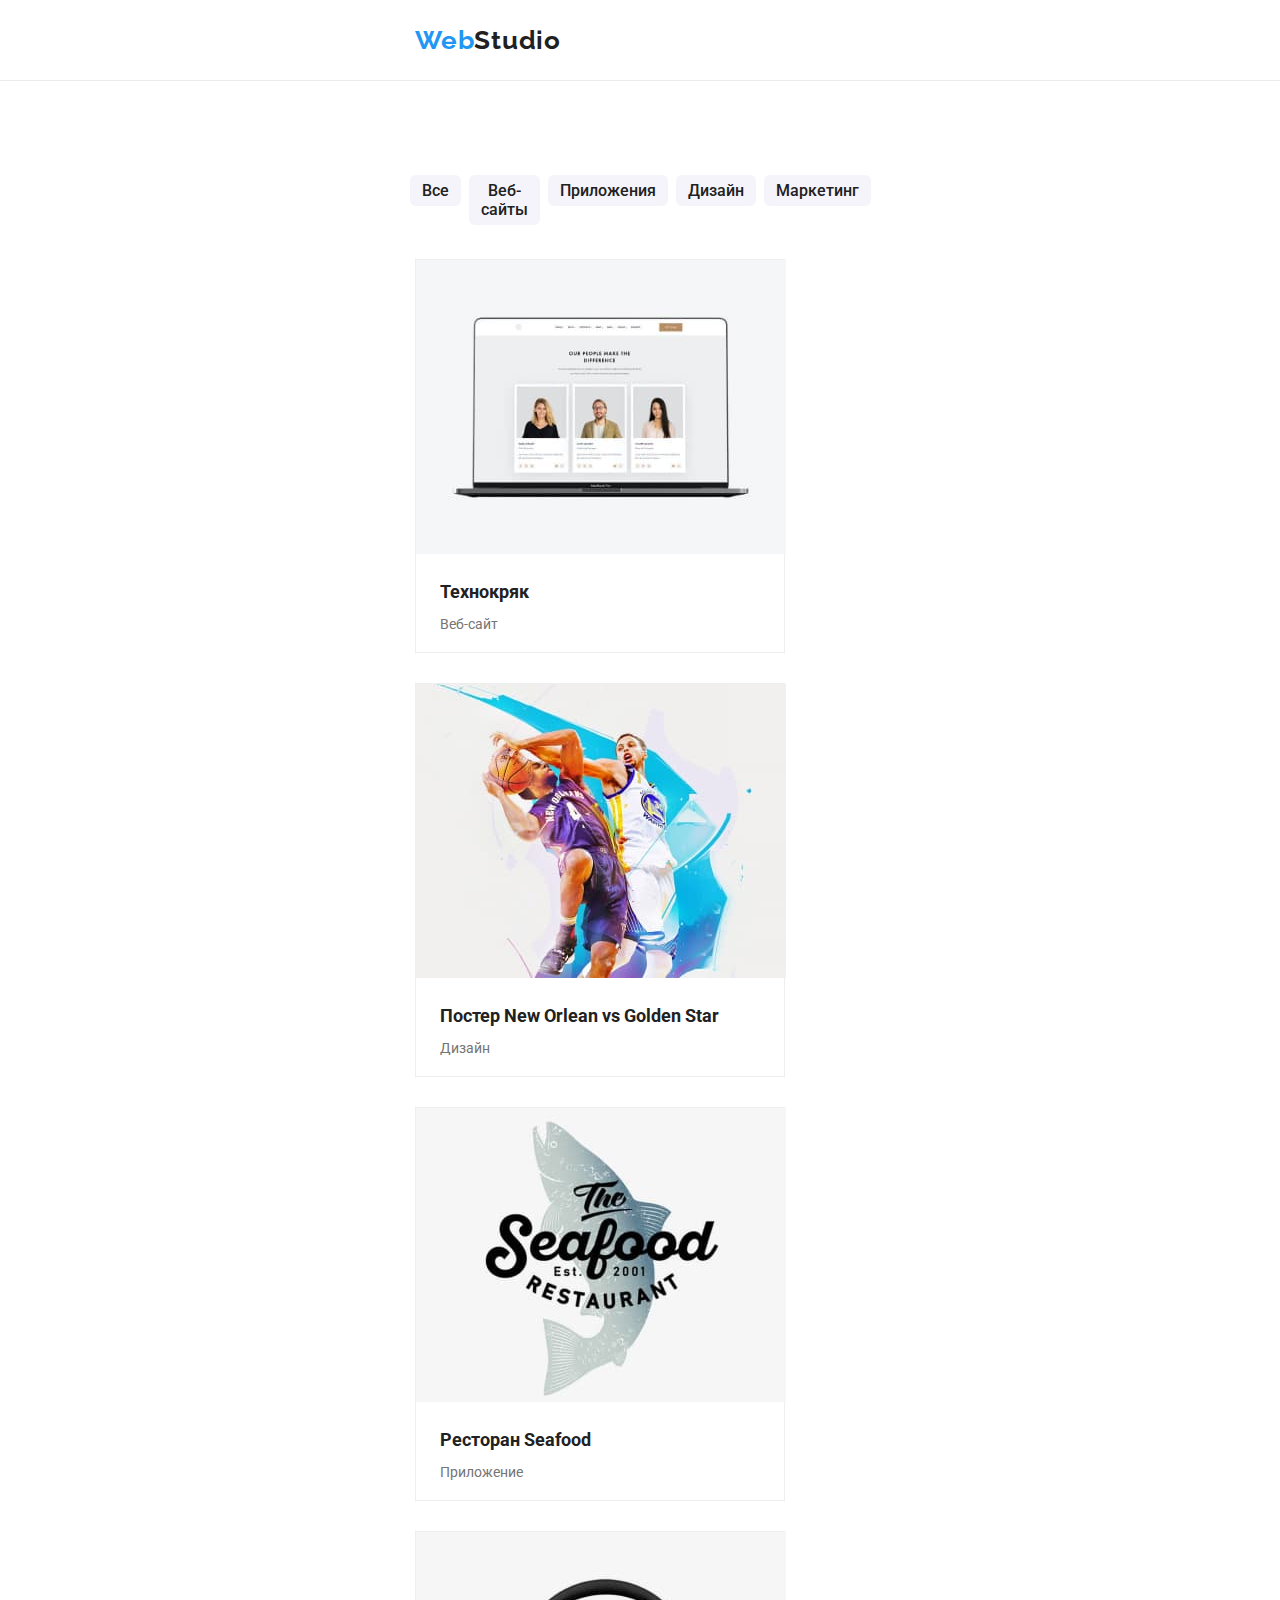
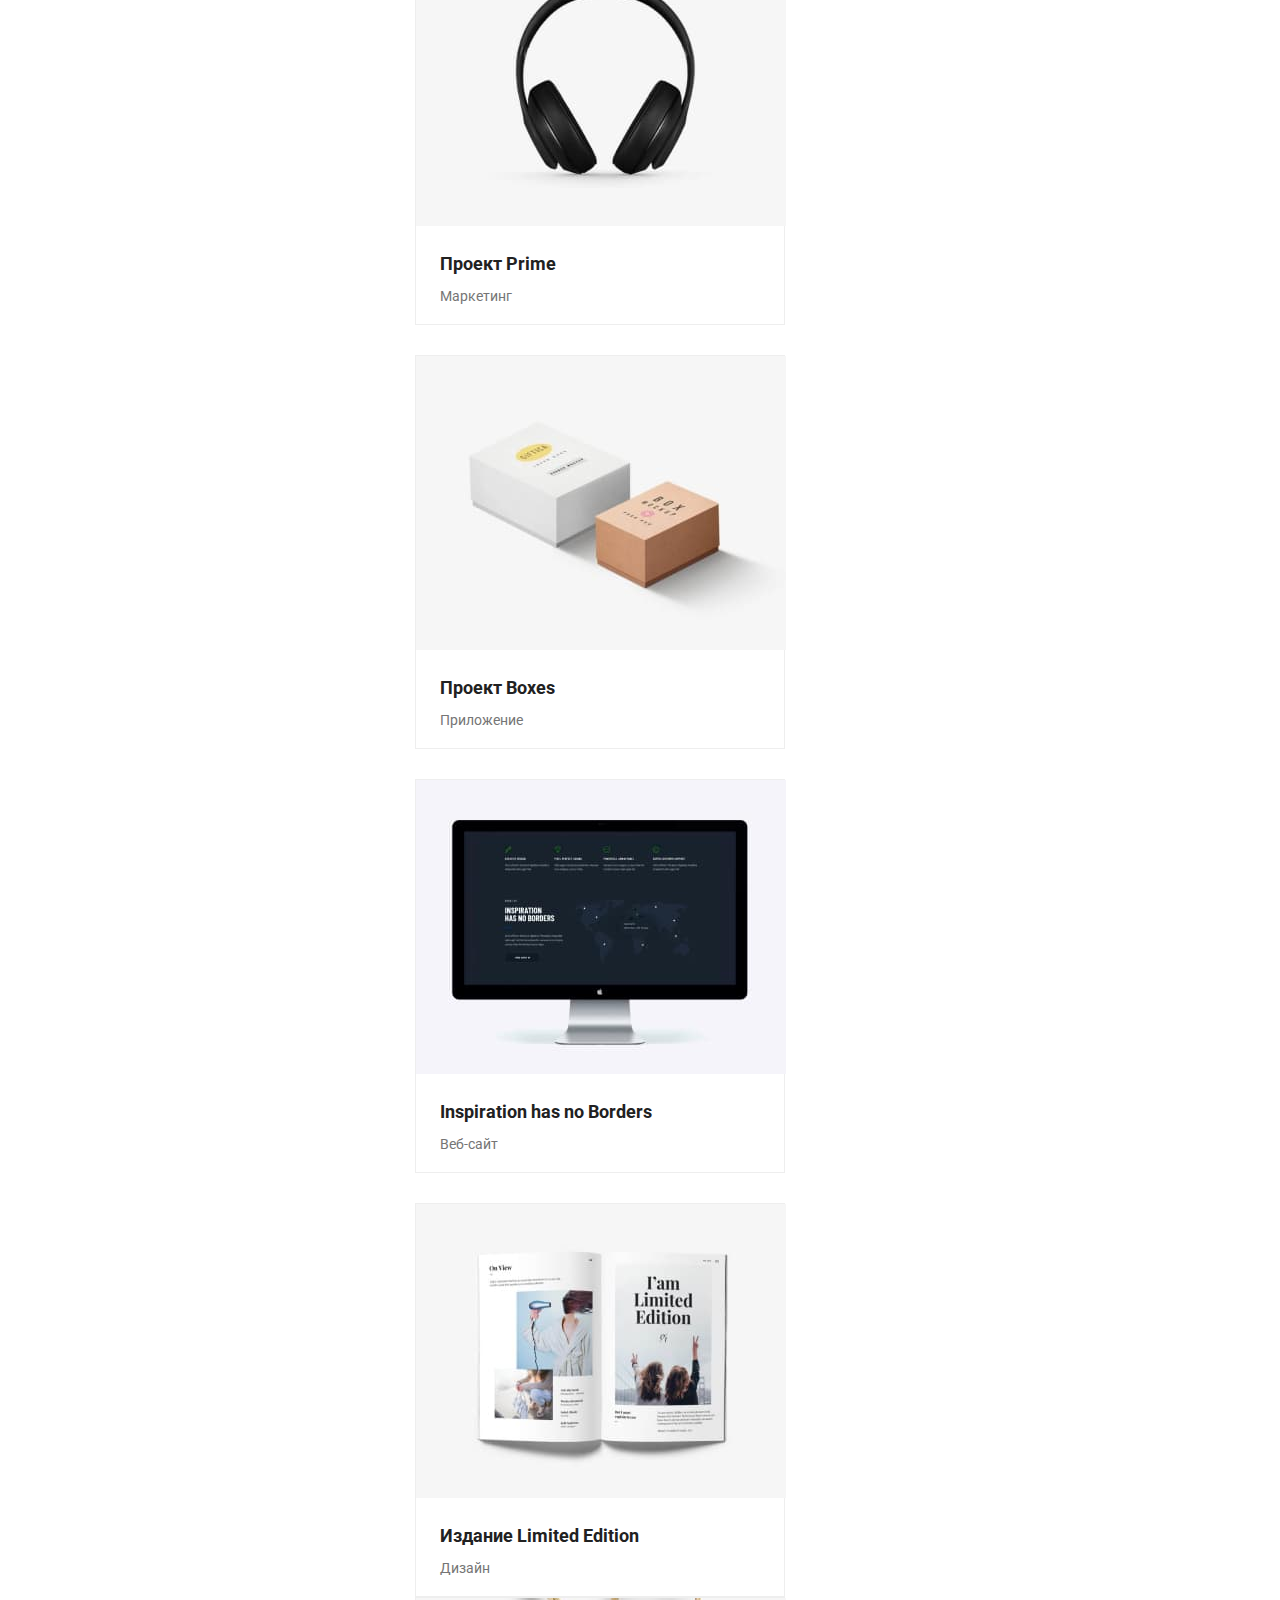
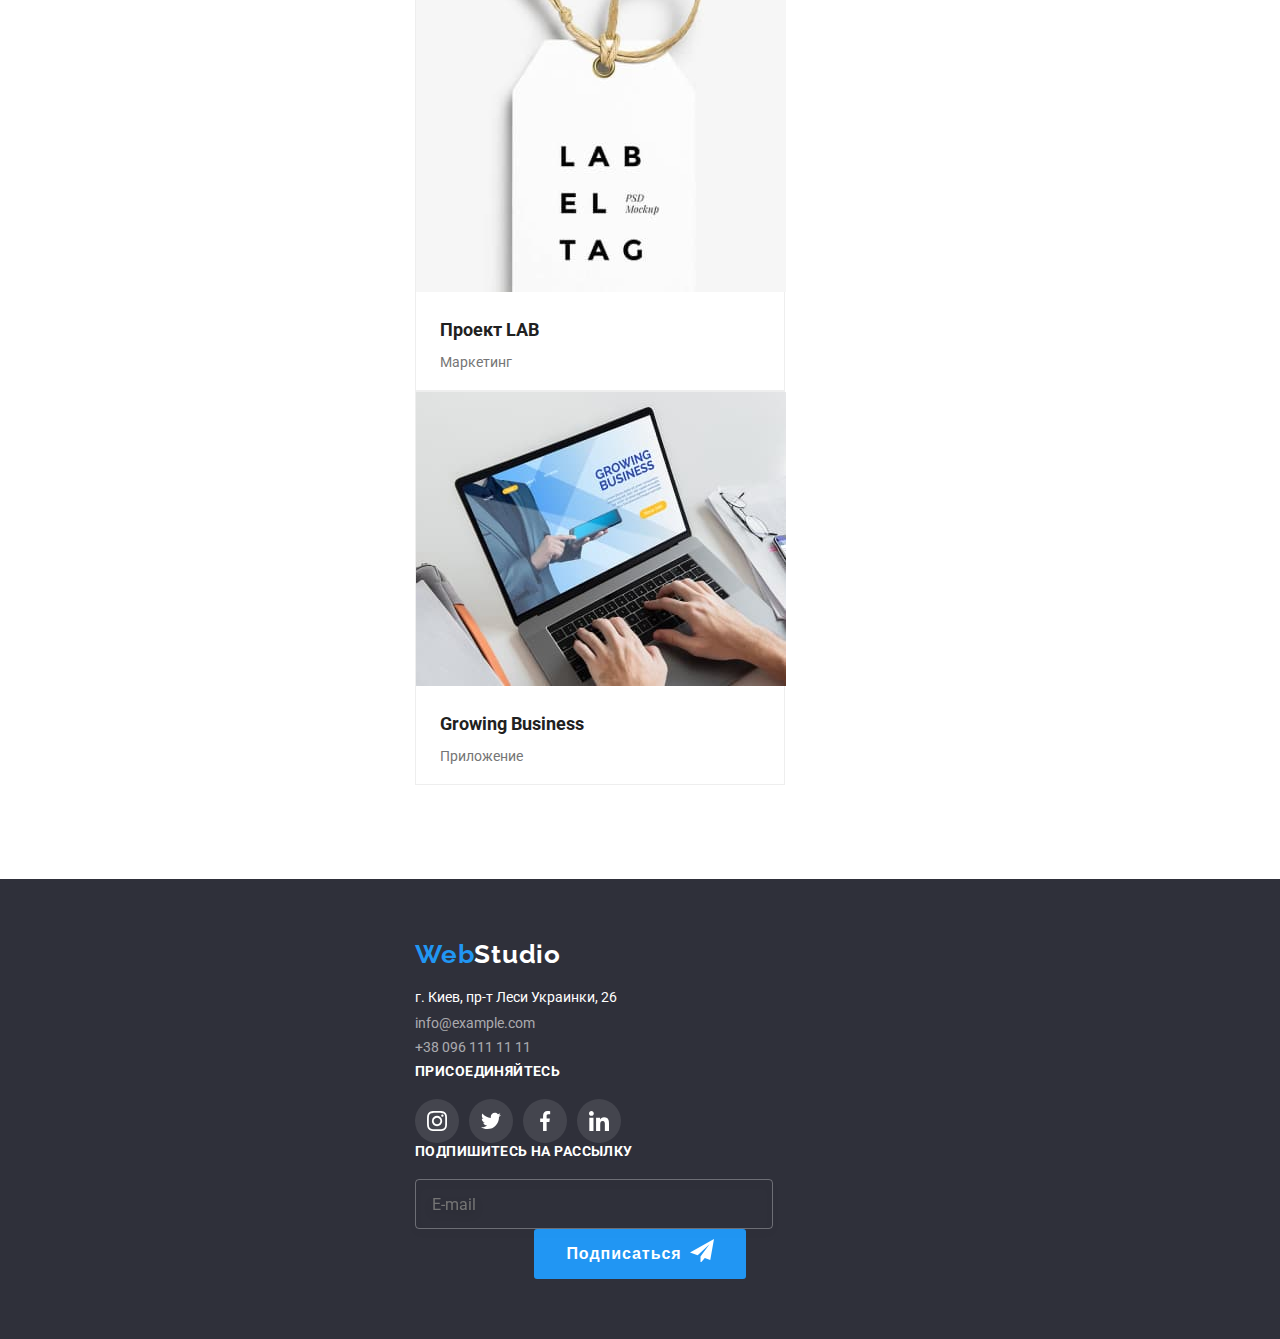
==== commit 5ffcf63d: "adaptiv" ====
--- a/portfolio.html
+++ b/portfolio.html
@@ -15,41 +15,50 @@
 
     <header>
       <div class="container wrapper">
-        <nav>
-          <a href="./index.html" class="logo"><span>Web</span>Studio</a>
-          <ul class="site-nav list">
-            <li class="site-nav-item">
-              <a href="./index.html" class="link">Студия</a>
-            </li>
-            <li class="site-nav-item">
-              <a href="./portfolio.html" class="link current">Портфолио</a>
-            </li>
-            <li class="site-nav-item"><a href="" class="link">Контакты</a></li>
+        <a href="./index.html" class="logo"><span>Web</span>Studio</a>
+
+        <button class="burger-button" data-menu-button aria-expanded="false" aria-controls="menu-wrapper">
+          <svg width="40" height="40">
+            <use class="menu-btn-close" href="./images/sprite1.svg#close-burger"></use>
+            <use class="menu-btn-open" href="./images/sprite1.svg#open-burger"></use>
+          </svg>
+        </button>
+
+        <div class="menu-wrapper" data-menu>
+          <nav>
+            <ul class="site-nav list">
+              <li class="site-nav-item">
+                <a href="./index.html" class="link">Студия</a>
+              </li>
+              <li class="site-nav-item">
+                <a href="./portfolio.html" class="link current">Портфолио</a>
+              </li>
+              <li class="site-nav-item"><a href="" class="link">Контакты</a></li>
+            </ul>
+          </nav>
+
+          <ul class="auth-nav list">
+            <li class="auth-nav-item">
+              <a class="adress-link" href="mailto:info@devstudio.com">
+                <svg width="16" height="12">
+                  <use href="./images/sprite1.svg#icon-imail"></use>
+                </svg>
+                info@devstudio.com</a
+              >
+            </li>
+
+            <li class="auth-nav-item">
+              <a class="adress-link" href="tel:+380961111111"
+                ><svg width="12" height="16">
+                  <use href="./images/sprite1.svg#icon-phone"></use>
+                </svg>
+                +38 096 111 11 11</a
+              >
+            </li>
           </ul>
-        </nav>
-
-        <ul class="auth-nav list">
-          <li>
-            <a class="adress-link" href="mailto:info@devstudio.com">
-              <svg width="16" height="12">
-                <use href="./images/sprite1.svg#icon-imail"></use>
-              </svg>
-              info@devstudio.com</a
-            >
-          </li>
-
-          <li>
-            <a class="adress-link" href="tel:+380961111111"
-              ><svg width="12" height="16">
-                <use href="./images/sprite1.svg#icon-phone"></use>
-              </svg>
-              +38 096 111 11 11</a
-            >
-          </li>
-        </ul>
+        </div>
       </div>
     </header>
-
     <!-- Main -->
 
     <main>
@@ -84,10 +93,8 @@
 
                   <div class="overlay">
                     <p class="modal-text">
-                      Технокряк это современная площадка распространения
-                      коронавируса. Компании используют эту платформу для
-                      цифрового шпионажа и атак на защищённые сервера
-                      конкурентов.
+                      Технокряк это современная площадка распространения коронавируса. Компании используют эту платформу
+                      для цифрового шпионажа и атак на защищённые сервера конкурентов.
                     </p>
                   </div>
                 </div>
@@ -108,10 +115,8 @@
 
                   <div class="overlay">
                     <p class="modal-text">
-                      Технокряк это современная площадка распространения
-                      коронавируса. Компании используют эту платформу для
-                      цифрового шпионажа и атак на защищённые сервера
-                      конкурентов.
+                      Технокряк это современная площадка распространения коронавируса. Компании используют эту платформу
+                      для цифрового шпионажа и атак на защищённые сервера конкурентов.
                     </p>
                   </div>
                 </div>
@@ -132,10 +137,8 @@
 
                   <div class="overlay">
                     <p class="modal-text">
-                      Технокряк это современная площадка распространения
-                      коронавируса. Компании используют эту платформу для
-                      цифрового шпионажа и атак на защищённые сервера
-                      конкурентов.
+                      Технокряк это современная площадка распространения коронавируса. Компании используют эту платформу
+                      для цифрового шпионажа и атак на защищённые сервера конкурентов.
                     </p>
                   </div>
                 </div>
@@ -156,10 +159,8 @@
 
                   <div class="overlay">
                     <p class="modal-text">
-                      Технокряк это современная площадка распространения
-                      коронавируса. Компании используют эту платформу для
-                      цифрового шпионажа и атак на защищённые сервера
-                      конкурентов.
+                      Технокряк это современная площадка распространения коронавируса. Компании используют эту платформу
+                      для цифрового шпионажа и атак на защищённые сервера конкурентов.
                     </p>
                   </div>
                 </div>
@@ -180,10 +181,8 @@
 
                   <div class="overlay">
                     <p class="modal-text">
-                      Технокряк это современная площадка распространения
-                      коронавируса. Компании используют эту платформу для
-                      цифрового шпионажа и атак на защищённые сервера
-                      конкурентов.
+                      Технокряк это современная площадка распространения коронавируса. Компании используют эту платформу
+                      для цифрового шпионажа и атак на защищённые сервера конкурентов.
                     </p>
                   </div>
                 </div>
@@ -204,10 +203,8 @@
 
                   <div class="overlay">
                     <p class="modal-text">
-                      Технокряк это современная площадка распространения
-                      коронавируса. Компании используют эту платформу для
-                      цифрового шпионажа и атак на защищённые сервера
-                      конкурентов.
+                      Технокряк это современная площадка распространения коронавируса. Компании используют эту платформу
+                      для цифрового шпионажа и атак на защищённые сервера конкурентов.
                     </p>
                   </div>
                 </div>
@@ -228,10 +225,8 @@
 
                   <div class="overlay">
                     <p class="modal-text">
-                      Технокряк это современная площадка распространения
-                      коронавируса. Компании используют эту платформу для
-                      цифрового шпионажа и атак на защищённые сервера
-                      конкурентов.
+                      Технокряк это современная площадка распространения коронавируса. Компании используют эту платформу
+                      для цифрового шпионажа и атак на защищённые сервера конкурентов.
                     </p>
                   </div>
                 </div>
@@ -252,10 +247,8 @@
 
                   <div class="overlay">
                     <p class="modal-text">
-                      Технокряк это современная площадка распространения
-                      коронавируса. Компании используют эту платформу для
-                      цифрового шпионажа и атак на защищённые сервера
-                      конкурентов.
+                      Технокряк это современная площадка распространения коронавируса. Компании используют эту платформу
+                      для цифрового шпионажа и атак на защищённые сервера конкурентов.
                     </p>
                   </div>
                 </div>
@@ -276,10 +269,8 @@
 
                   <div class="overlay">
                     <p class="modal-text">
-                      Технокряк это современная площадка распространения
-                      коронавируса. Компании используют эту платформу для
-                      цифрового шпионажа и атак на защищённые сервера
-                      конкурентов.
+                      Технокряк это современная площадка распространения коронавируса. Компании используют эту платформу
+                      для цифрового шпионажа и атак на защищённые сервера конкурентов.
                     </p>
                   </div>
                 </div>
@@ -344,13 +335,7 @@
         <div class="footer-form">
           <p class="footer-text">Подпишитесь на рассылку</p>
           <form class="form-footer">
-            <input
-              type="email"
-              name="user-mail"
-              class="input-user-mail"
-              required
-              placeholder="E-mail"
-            />
+            <input type="email" name="user-mail" class="input-user-mail" required placeholder="E-mail" />
             <button type="submit" class="btn telegram">
               Подписаться
             </button>
@@ -366,5 +351,6 @@
     </div>
 
     <script src="./js/modal.js"></script>
+    <script src="./js/menu.js"></script>
   </body>
 </html>
--- a/css/portfolio.min.css
+++ b/css/portfolio.min.css
@@ -1,2 +1,2 @@
-body{background-color:#fff;color:#757575;font-size:14px;font-family:'Roboto', sans-serif;margin:0;padding:0}img{display:block}html{box-sizing:border-box}*,*::after,*::before{box-sizing:inherit}h1,h2,h3,h4,ul,p{list-style:none;padding:0;margin:0}h3{font-size:14px;text-transform:uppercase;letter-spacing:0.03em;margin-top:30px;margin-bottom:10px;color:#212121}a{text-decoration:none}.section{padding-top:94px;padding-bottom:94px}.section-title{text-align:center;font-size:36px;margin-bottom:50px}.wrapper{display:flex;align-items:center}.section-title{color:#212121}.container{width:1200px;margin:0 auto;padding-left:15px;padding-right:15px}header{background-color:#fff;padding:25px 0;border-bottom:1px solid #ECECEC}.logo{margin-right:93px;font-family:Raleway;font-weight:bold;font-size:26px;letter-spacing:0.03em;color:#fff}header .logo{color:#212121;font-family:Raleway;font-weight:bold;font-size:26px}.logo span{color:#2196F3}nav{display:flex;align-items:center}.site-nav{display:flex}.site-nav a{color:#212121;font-size:14px;font-weight:500}.site-nav-item a{position:relative;padding-bottom:32px}.site-nav.link:hover,.site-nav.link:focus{color:#2196F3}.site-nav li{margin-right:50px;display:block}.site-nav li:last-child{margin-right:0}.site-nav .current{color:#2196F3}.current::after{position:absolute;content:"";width:100%;height:4px;background-color:#2196F3;border-radius:2px;position:absolute;left:0;bottom:0}.list a{color:#757575;transition:all 0.25s cubic-bezier(0.4, 0, 0.2, 1)}.list a:hover,.list a:focus{color:#2196F3}.adress-link{font-weight:500;display:flex;align-items:center}.auth-nav{display:flex;margin-left:auto}.auth-nav li:first-child{margin-right:50px}.adress-link svg{fill:currentColor;margin-right:10px}.adress-link:hover svg{fill:currentColor}.form-wrapper{position:absolute;top:121px;left:50%;transform:translateX(-50%);width:528px;height:598px;background-color:#fff;padding:40px;border-radius:4px;box-shadow:0px 1px 3px rgba(0,0,0,0.12),0px 1px 1px rgba(0,0,0,0.14),0px 2px 1px rgba(0,0,0,0.2);animation:animate125 3000ms}.form-wrapper-text{text-align:center;margin-bottom:20px;font-style:normal;font-weight:bold;font-size:20px;color:#212121}.modal-svg{position:absolute;top:49%;left:0;width:18px;height:18px;margin-left:12px}.backdrop{position:fixed;width:100%;height:100%;background-color:rgba(0,0,0,0.2);top:0;left:0;transition:opacity 0.5s cubic-bezier(0.075, 0.82, 0.165, 1)}.is-hidden{opacity:0;visibility:hidden}.wrapper-close{position:absolute;top:10px;right:10px;background-image:url(../images/close.svg);width:18px;height:18px;border:none;border-radius:50%;cursor:pointer;box-shadow:0 5px 10px 0 #ccc;background-color:transparent}.modal-input{border:1px solid rgba(33,33,33,0.2);border-radius:4px;width:100%;height:40px;padding-left:32px;margin-top:4px;outline:none}.modal-form{position:relative;margin-bottom:10px;color:#757575;font-size:12px}.modal-form:hover .modal-svg,.modal-form:focus-within .modal-svg{fill:#2196F3;transition:0.25s cubic-bezier(0.4, 0, 0.2, 1)}.modal-form:hover .modal-input,.modal-form:focus-within .modal-input{border-color:#2196F3;transition:0.25s cubic-bezier(0.4, 0, 0.2, 1)}.text-area{border:1px solid rgba(33,33,33,0.2);border-radius:4px;font-size:14px;width:448px;height:120px;resize:none;padding-top:15px;padding-left:12px;margin-top:4px;outline:none}.text-area::placeholder{color:rgba(117,117,117,0.5)}.checkbox-wrapper{display:flex;align-items:center;margin-top:30px;margin-bottom:20px}.check-label{margin-bottom:15px}.checkbox-input{width:30px;height:30px;position:absolute;width:1px;height:1px;margin:-1px;border:0;padding:0;clip:rect(0 0 0 0);overflow:hidden}.checkbox-input:checked+.checkbox-label::before{background-image:url("../images/mark.svg");background-color:#2196F3;background-repeat:no-repeat;background-position:center}.checkbox-label{display:flex}.checkbox-label::before{display:block;content:"";width:16px;height:15px;background:#FFFFFF;border:1px solid #212121;border-radius:4px;margin-right:8px}.checkbox-link{color:#2196F3;text-decoration:underline;margin-left:3px}.footer-form{margin-left:88px}.form-footer{width:570px;display:flex}.input-user-mail{font-family:Roboto;font-style:normal;font-weight:normal;font-size:16px;width:358px;height:50px;padding-left:16px;padding-top:15px;padding-bottom:15px;color:rgba(255,255,255,0.6);border:1px solid rgba(255,255,255,0.3);box-sizing:border-box;filter:drop-shadow(0px 4px 4px rgba(0,0,0,0.15));border-radius:4px;background-color:transparent;outline:none}.footer-btn-form{font-style:normal;font-weight:normal;display:flex;align-items:center;box-shadow:0px 4px 4px rgba(0,0,0,0.15);border-radius:4px;font-weight:bold;width:200px;margin-left:12px;font-size:16px;padding-top:10px;padding-bottom:6px;padding-left:36px;background-color:#2196F3;color:#fff;border:none;box-shadow:0px 4px 4px rgba(0,0,0,0.15);border-radius:4px;transition:all 0.25s cubic-bezier(0.4, 0, 0.2, 1);outline:none}.footer-btn-form:hover,.footer-btn-form:focus{background-color:rgba(255,255,255,0.1)}.telegram::after{display:inline-block;content:"";height:23px;width:24px;margin-left:8px;background-image:url(../images/telegram.svg);background-repeat:no-repeat}.filter{display:flex;margin-bottom:34px;justify-content:center}.filter-list:not(:last-child){margin-right:8px}.work-link{display:inline-block;transition:all 0.25s cubic-bezier(0.4, 0, 0.2, 1)}.work-link:hover .overlay{opacity:1;visibility:visible}.work-list{display:flex;flex-wrap:wrap}.work-list h2{color:#212121;font-size:18px}.modal-text{color:#fff}.portfolio-text{padding-left:24px;padding-right:24px;padding-top:20px;padding-bottom:20px;color:#757575}.portfolio-text p{margin-top:6px}.portfolio-text h2{margin-bottom:4px;line-height:2}.work-list-item{width:370px;border:1px solid #EEEEEE;transition:all 0.25s cubic-bezier(0.4, 0, 0.2, 1)}.work-list-item:hover,.work-list-item:focus{box-shadow:0px 1px 1px rgba(0,0,0,0.12),0px 4px 4px rgba(0,0,0,0.06),1px 4px 6px rgba(0,0,0,0.16)}.work-list-item:not(:nth-child(3n)){margin-right:30px}.work-list-item:not(:nth-child(n+7)){margin-bottom:30px}.portfolio-overlay{position:relative}.portfolio-overlay:hover .overlay{transform:translateY(0%)}.overlay{font-size:18px;line-height:1.55;letter-spacing:0.03em;padding-top:63px;padding-right:24px;padding-bottom:63px;padding-left:24px;position:absolute;top:0;left:0;width:100%;height:100%;background-color:rgba(33,150,243,0.9);box-shadow:0px 1px 1px rgba(0,0,0,0.12),0px 4px 4px rgba(0,0,0,0.06),1px 4px 6px rgba(0,0,0,0.16);opacity:0;visibility:hidden;transform:translateY(25%);transition:all 0.75s cubic-bezier(0.4, 0, 0.2, 1)}.btn{display:flex;justify-content:center;min-width:200px;border:none;border-radius:3px;padding:10px 32px;margin-left:auto;margin-right:auto;font-weight:700;font-size:16px;line-height:1.875;letter-spacing:0.06em;color:#fff;background-color:#2196F3;outline:none;transition:all 0.25s cubic-bezier(0.165, 0.84, 0.44, 1)}.btn:hover,.btn:focus{transform:scale(1.1)}.btn-filter{color:#212121;background-color:#f5f4fa;font-family:Roboto;font-weight:500;font-size:16px;padding:6px 12px;border-radius:6px;border:none;transition:all 0.25s cubic-bezier(0.4, 0, 0.2, 1)}.btn-filter:hover,.btn-filter:focus{color:#fff;background-color:#2196F3;box-shadow:0px 3px 1px rgba(0,0,0,0.1),0px 1px 2px rgba(0,0,0,0.08),0px 2px 2px rgba(0,0,0,0.12)}address a{margin-bottom:8px;display:block;font-style:normal;color:rgba(255,255,255,0.6)}address p{color:#fff;font-style:normal;margin-bottom:10px}.footer-text{color:#fff;font-family:Roboto;font-style:normal;font-weight:bold;font-size:14px;letter-spacing:0.03em;text-transform:uppercase;margin-bottom:20px}footer{background-color:#2f303a;padding-top:60px;padding-bottom:60px}footer .container{display:flex;align-items:center;align-items:baseline}.footer-link{margin-left:70px;width:270px}.footer-adress address{margin-top:20px;width:270px}.footer-list svg{width:20px;height:20px}.footer-list{display:flex;width:206px;justify-content:space-between}.footer-list-link{display:flex;align-items:center;justify-content:center;padding:0;border:0;width:44px;height:44px;border-radius:50%;background-color:rgba(255,255,255,0.1);transition:all 0.25s cubic-bezier(0.4, 0, 0.2, 1)}.footer-list-link svg{fill:#fff}.footer-list-link:hover,.footer-list-link:focus{background-color:#2196F3}
+body{background-color:#fff;color:#757575;font-size:14px;font-family:'Roboto', sans-serif;margin:0;padding:0}img{display:block}html{box-sizing:border-box}*,*::after,*::before{box-sizing:inherit}h1,h2,h3,h4,ul,p{list-style:none;padding:0;margin:0}h3{font-size:14px;text-transform:uppercase;letter-spacing:0.03em;margin-top:30px;margin-bottom:10px;color:#212121}a{text-decoration:none}.section{padding-top:94px;padding-bottom:94px}.section-title{text-align:center;font-size:36px;margin-bottom:50px}.wrapper{display:flex;align-items:center}.section-title{color:#212121}@media screen and (min-width: 480px){.wrapper{display:flex;justify-content:space-between;align-items:center}.menu-wrapper{display:none;position:absolute;top:95px;left:0;background-color:#ffffff;width:480px;flex-direction:column;align-items:center}.menu-wrapper.is-open{display:block;display:flex}.auth-nav.list{margin-left:0;margin-top:5px;padding-bottom:60px}.site-nav-item{margin-bottom:40px;text-align:center;margin-right:0}.auth-nav-item:not(:last-child){margin-bottom:16px}}@media screen and (max-width: 767px){.section{padding-top:60px;padding-bottom:60px}}.container{width:1200px;margin:0 auto;padding-left:15px;padding-right:15px}.container{padding-left:15px;padding-right:15px}@media screen and (min-width: 480px){.container{width:480px;margin:0 auto}}header{background-color:#fff;padding:25px 0;border-bottom:1px solid #ECECEC;position:relative}.logo{margin-right:93px;font-family:Raleway;font-weight:bold;font-size:26px;letter-spacing:0.03em;color:#fff}header .logo{color:#212121;font-family:Raleway;font-weight:bold;font-size:26px}.logo span{color:#2196F3}nav{display:flex;align-items:center}.site-nav a{color:#212121;font-size:14px;font-weight:500}.site-nav-item a{position:relative;padding-bottom:32px}.site-nav.link:hover,.site-nav.link:focus{color:#2196F3}.site-nav li{display:block}.site-nav li:last-child{margin-right:0}.site-nav .current{color:#2196F3}.current::after{position:absolute;content:"";width:100%;height:4px;background-color:#2196F3;border-radius:2px;position:absolute;left:0;bottom:0}.list a{color:#757575;transition:all 0.25s cubic-bezier(0.4, 0, 0.2, 1)}.list a:hover,.list a:focus{color:#2196F3}@media screen and (min-width: 480px){.site-nav{max-width:480px}.auth-nav{max-width:480px}.site-nav-item a{padding-bottom:8px}}.adress-link{font-weight:500;display:flex;align-items:center}.adress-link svg{fill:currentColor;margin-right:10px}.adress-link:hover svg{fill:currentColor}.form-wrapper{position:absolute;top:121px;left:50%;transform:translateX(-50%);width:528px;height:598px;background-color:#fff;padding:40px;border-radius:4px;box-shadow:0px 1px 3px rgba(0,0,0,0.12),0px 1px 1px rgba(0,0,0,0.14),0px 2px 1px rgba(0,0,0,0.2);animation:animate125 3000ms}.form-wrapper-text{text-align:center;margin-bottom:20px;font-style:normal;font-weight:bold;font-size:20px;color:#212121}.modal-svg{position:absolute;top:49%;left:0;width:18px;height:18px;margin-left:12px}.text-area{border:1px solid rgba(33,33,33,0.2);border-radius:4px;font-size:14px;width:448px;height:120px;resize:none;padding-top:15px;padding-left:12px;margin-top:4px;outline:none}.text-area::placeholder{color:rgba(117,117,117,0.5)}.backdrop{position:fixed;width:100%;height:100%;background-color:rgba(0,0,0,0.2);top:0;left:0;transition:opacity 0.5s cubic-bezier(0.075, 0.82, 0.165, 1)}.is-hidden{opacity:0;visibility:hidden}.wrapper-close{position:absolute;top:10px;right:10px;background-image:url(../images/close.svg);width:18px;height:18px;border:none;border-radius:50%;cursor:pointer;box-shadow:0 5px 10px 0 #ccc;background-color:transparent}@media screen and (min-width: 480px) and (max-width: 1199px){.checkbox-label{font-size:12px}}.modal-input{border:1px solid rgba(33,33,33,0.2);border-radius:4px;width:100%;height:40px;padding-left:32px;margin-top:4px;outline:none}.modal-form{position:relative;margin-bottom:10px;color:#757575;font-size:12px}.modal-form:hover .modal-svg,.modal-form:focus-within .modal-svg{fill:#2196F3;transition:0.25s cubic-bezier(0.4, 0, 0.2, 1)}.modal-form:hover .modal-input,.modal-form:focus-within .modal-input{border-color:#2196F3;transition:0.25s cubic-bezier(0.4, 0, 0.2, 1)}.checkbox-wrapper{display:flex;align-items:center;margin-top:30px;margin-bottom:20px}.check-label{margin-bottom:15px}.checkbox-input{width:30px;height:30px;position:absolute;width:1px;height:1px;margin:-1px;border:0;padding:0;clip:rect(0 0 0 0);overflow:hidden}.checkbox-input:checked+.checkbox-label::before{background-image:url("../images/mark.svg");background-color:#2196F3;background-repeat:no-repeat;background-position:center}.checkbox-label{display:flex}.checkbox-label::before{display:block;content:"";width:16px;height:15px;background:#FFFFFF;border:1px solid #212121;border-radius:4px;margin-right:8px}.checkbox-link{color:#2196F3;text-decoration:underline;margin-left:3px}.input-user-mail{font-family:Roboto;font-style:normal;font-weight:normal;font-size:16px;width:358px;height:50px;padding-left:16px;padding-top:15px;padding-bottom:15px;color:rgba(255,255,255,0.6);border:1px solid rgba(255,255,255,0.3);box-sizing:border-box;filter:drop-shadow(0px 4px 4px rgba(0,0,0,0.15));border-radius:4px;background-color:transparent;outline:none}.footer-btn-form{font-style:normal;font-weight:normal;display:flex;align-items:center;box-shadow:0px 4px 4px rgba(0,0,0,0.15);border-radius:4px;font-weight:bold;width:200px;margin-left:12px;font-size:16px;padding-top:10px;padding-bottom:6px;padding-left:36px;background-color:#2196F3;color:#fff;border:none;box-shadow:0px 4px 4px rgba(0,0,0,0.15);border-radius:4px;transition:all 0.25s cubic-bezier(0.4, 0, 0.2, 1);outline:none}.footer-btn-form:hover,.footer-btn-form:focus{background-color:rgba(255,255,255,0.1)}.telegram::after{display:inline-block;content:"";height:23px;width:24px;margin-left:8px;background-image:url(../images/telegram.svg);background-repeat:no-repeat}.filter{display:flex;margin-bottom:34px;justify-content:center}.filter-list:not(:last-child){margin-right:8px}.work-link{display:inline-block;transition:all 0.25s cubic-bezier(0.4, 0, 0.2, 1)}.work-link:hover .overlay{opacity:1;visibility:visible}.work-list{display:flex;flex-wrap:wrap}.work-list h2{color:#212121;font-size:18px}.modal-text{color:#fff}.portfolio-text{padding-left:24px;padding-right:24px;padding-top:20px;padding-bottom:20px;color:#757575}.portfolio-text p{margin-top:6px}.portfolio-text h2{margin-bottom:4px;line-height:2}.work-list-item{width:370px;border:1px solid #EEEEEE;transition:all 0.25s cubic-bezier(0.4, 0, 0.2, 1)}.work-list-item:hover,.work-list-item:focus{box-shadow:0px 1px 1px rgba(0,0,0,0.12),0px 4px 4px rgba(0,0,0,0.06),1px 4px 6px rgba(0,0,0,0.16)}.work-list-item:not(:nth-child(3n)){margin-right:30px}.work-list-item:not(:nth-child(n+7)){margin-bottom:30px}.portfolio-overlay{position:relative}.portfolio-overlay:hover .overlay{transform:translateY(0%)}.overlay{font-size:18px;line-height:1.55;letter-spacing:0.03em;padding-top:63px;padding-right:24px;padding-bottom:63px;padding-left:24px;position:absolute;top:0;left:0;width:100%;height:100%;background-color:rgba(33,150,243,0.9);box-shadow:0px 1px 1px rgba(0,0,0,0.12),0px 4px 4px rgba(0,0,0,0.06),1px 4px 6px rgba(0,0,0,0.16);opacity:0;visibility:hidden;transform:translateY(25%);transition:all 0.75s cubic-bezier(0.4, 0, 0.2, 1)}@media screen and (min-width: 480px) and (max-width: 1199px){.filter{flex-wrap:wrap;width:317px;flex-wrap:wrap;place-content:flex-start}.filter-list:not(:nth-child(n+4)){margin-bottom:15px}}.btn{display:flex;justify-content:center;min-width:200px;border:none;border-radius:3px;padding:10px 32px;margin-left:auto;margin-right:auto;font-weight:700;font-size:16px;line-height:1.875;letter-spacing:0.06em;color:#fff;background-color:#2196F3;outline:none;transition:all 0.25s cubic-bezier(0.165, 0.84, 0.44, 1)}.btn:hover,.btn:focus{transform:scale(1.1)}.btn-filter{color:#212121;background-color:#f5f4fa;font-family:Roboto;font-weight:500;font-size:16px;padding:6px 12px;border-radius:6px;border:none;transition:all 0.25s cubic-bezier(0.4, 0, 0.2, 1)}.btn-filter:hover,.btn-filter:focus{color:#fff;background-color:#2196F3;box-shadow:0px 3px 1px rgba(0,0,0,0.1),0px 1px 2px rgba(0,0,0,0.08),0px 2px 2px rgba(0,0,0,0.12)}.burger-button{position:relative;z-index:100;border:none;background-color:transparent}.menu-btn-close{display:none}.burger-button.is-open .menu-btn-close{display:block}.burger-button.is-open .menu-btn-open{display:none}@media screen and (min-width: 767px){.burger-button{display:none}}address a{margin-bottom:8px;display:block;font-style:normal;color:rgba(255,255,255,0.6)}address p{color:#fff;font-style:normal;margin-bottom:10px}.footer-text{color:#fff;font-family:Roboto;font-style:normal;font-weight:bold;font-size:14px;letter-spacing:0.03em;text-transform:uppercase;margin-bottom:20px}footer{background-color:#2f303a;padding-top:60px;padding-bottom:60px}footer .container{align-items:center;align-items:baseline}.footer-adress address{margin-top:20px;width:270px}.footer-list svg{width:20px;height:20px}.footer-list{display:flex;width:206px;justify-content:space-between}.footer-list-link{display:flex;align-items:center;justify-content:center;padding:0;border:0;width:44px;height:44px;border-radius:50%;background-color:rgba(255,255,255,0.1);transition:all 0.25s cubic-bezier(0.4, 0, 0.2, 1)}.footer-list-link svg{fill:#fff}.footer-list-link:hover,.footer-list-link:focus{background-color:#2196F3}@media screen and (max-width: 767px){footer{text-align:center}.footer-link{margin:0 auto;width:206px;margin-bottom:60px;margin-top:60px}.logo{margin:0;font-size:24px}address{width:100%;margin:0 auto}.input-user-mail{width:100%;margin-bottom:20px}}
 /*# sourceMappingURL=portfolio.min.css.map */